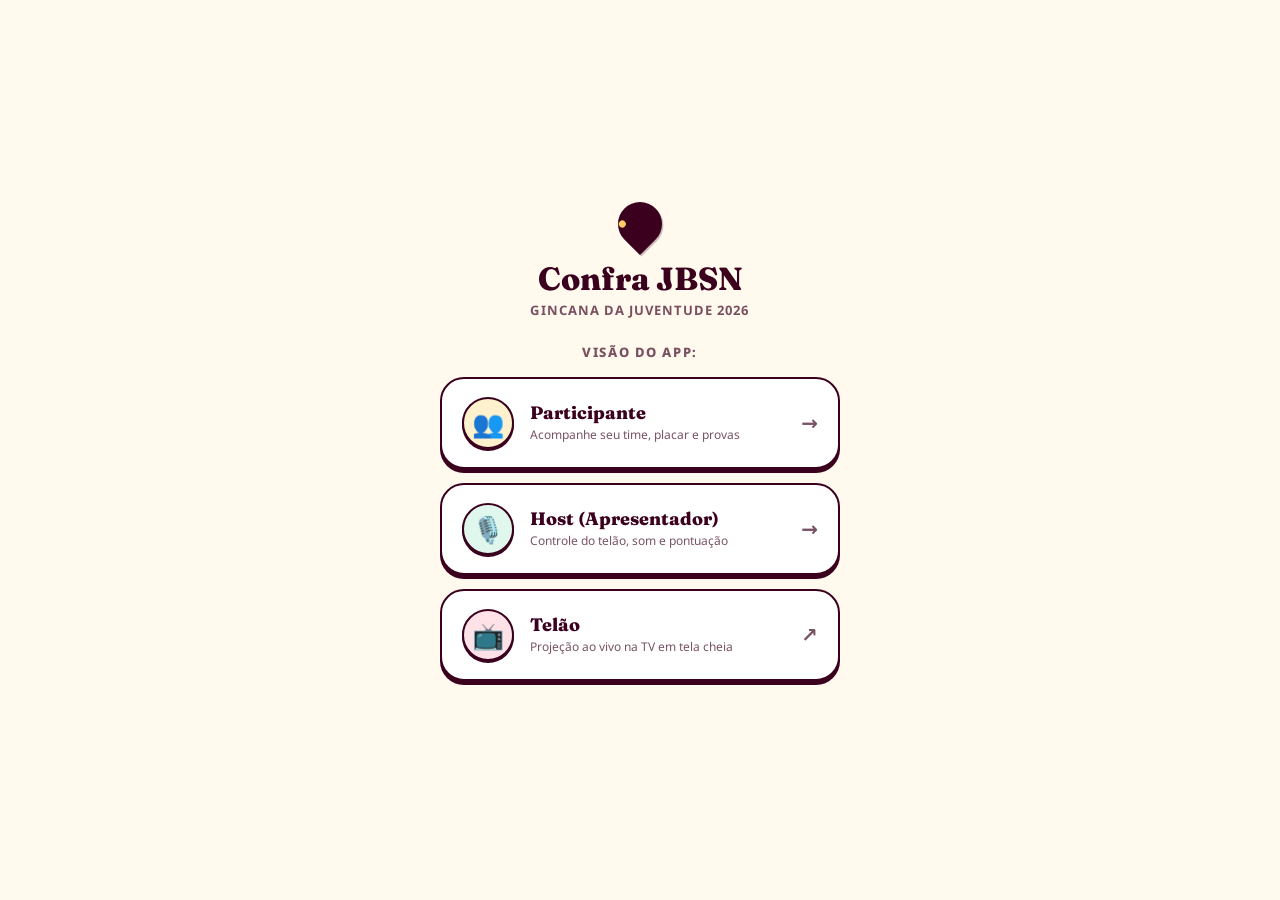
==== index.html @ f5593d99 "feat: setup confra-app with Docker, Traefik and GitHub Actions CI/CD" ====
<!DOCTYPE html>
<html lang="pt-BR">
<head>
  <meta charset="UTF-8">
  <meta name="viewport" content="width=device-width, initial-scale=1.0, viewport-fit=cover, user-scalable=no">
  <title>Confra JBSN — Gincana da Juventude</title>

  <!-- PWA & Mobile Meta Tags -->
  <meta name="theme-color" content="#FFF9EE">
  <meta name="apple-mobile-web-app-capable" content="yes">
  <meta name="apple-mobile-web-app-status-bar-style" content="default">
  <meta name="apple-mobile-web-app-title" content="Confra JBSN">
  <link rel="manifest" href="./manifest.json">

  <!-- Typography (Fraunces & Noto Sans) -->
  <link rel="preconnect" href="https://fonts.googleapis.com">
  <link rel="preconnect" href="https://fonts.gstatic.com" crossorigin>
  <link href="https://fonts.googleapis.com/css2?family=Fraunces:ital,opsz,wght@0,9..144,600;0,9..144,700;0,9..144,800;1,9..144,700&family=Noto+Sans:wght@400;500;600;700;800&display=swap" rel="stylesheet">

  <!-- Design System Stylesheet -->
  <link rel="stylesheet" href="./styles.css">
</head>
<body>

  <!-- ====================================================
       GATEWAY / TELA DE ENTRADA (VISÃO DO APP)
       ==================================================== -->
  <div id="gateway-overlay" class="gateway-overlay">
    <div id="gateway-slider" class="gateway-slider">

      <!-- PANE 0: SELEÇÃO DA VISÃO DO APP -->
      <section class="gateway-pane no-scrollbar" id="pane-role-select">
        <div class="gateway-box">
          <div class="gateway-header-brand">
            <span class="brand-seed" style="width: 44px; height: 44px; margin-bottom: 12px;"></span>
            <h1 class="font-display" style="font-size: 32px; font-weight: 800; color: var(--color-ink-primary); line-height: 1;">Confra JBSN</h1>
            <p style="font-size: 13px; font-weight: 700; color: var(--color-ink-muted); text-transform: uppercase; letter-spacing: 0.08em; margin-top: 6px;">Gincana da Juventude 2026</p>
          </div>

          <div class="gateway-role-label">Visão do app:</div>

          <!-- Botão 1: Participante -->
          <div class="btn-gateway-role" onclick="gatewayGoTo(1)">
            <div class="gateway-role-icon" style="background: var(--color-accent-yellow-light);">
              <span>👥</span>
            </div>
            <div class="gateway-role-info">
              <div class="gateway-role-title">Participante</div>
              <div class="gateway-role-desc">Acompanhe seu time, placar e provas</div>
            </div>
            <span style="font-size: 20px; font-weight: 800; color: var(--color-ink-muted);">→</span>
          </div>

          <!-- Botão 2: Host -->
          <div class="btn-gateway-role" onclick="gatewayGoTo(2)">
            <div class="gateway-role-icon" style="background: var(--color-accent-mint-light);">
              <span>🎙️</span>
            </div>
            <div class="gateway-role-info">
              <div class="gateway-role-title">Host (Apresentador)</div>
              <div class="gateway-role-desc">Controle do telão, som e pontuação</div>
            </div>
            <span style="font-size: 20px; font-weight: 800; color: var(--color-ink-muted);">→</span>
          </div>

          <!-- Botão 3: Telão (Abre diretamente sem telas intermediárias) -->
          <div class="btn-gateway-role" onclick="openTelaoDirect()">
            <div class="gateway-role-icon" style="background: var(--color-accent-coral-light);">
              <span>📺</span>
            </div>
            <div class="gateway-role-info">
              <div class="gateway-role-title">Telão</div>
              <div class="gateway-role-desc">Projeção ao vivo na TV em tela cheia</div>
            </div>
            <span style="font-size: 20px; font-weight: 800; color: var(--color-ink-muted);">↗</span>
          </div>
        </div>
      </section>

      <!-- PANE 1: SELEÇÃO DE QUEM SOU (PARTICIPANTE) -->
      <section class="gateway-pane no-scrollbar" id="pane-participant-select">
        <div class="gateway-box" style="height: 100%; display: flex; flex-direction: column;">
          <div style="display: flex; align-items: center; justify-content: space-between; margin-bottom: 16px;">
            <button class="btn-tactile small secondary btn-back" onclick="gatewayGoTo(0)">
              <span>←</span> Voltar
            </button>
            <span class="micro-label" style="font-size: 11px;">Identificação</span>
          </div>

          <div style="text-align: center; margin-bottom: 14px;">
            <h2 class="font-display" style="font-size: 24px; font-weight: 800; color: var(--color-ink-primary);">Quem é você?</h2>
            <p style="font-size: 13px; color: var(--color-ink-muted); margin-top: 2px;">Selecione seu nome para entrar na sua equipe:</p>
          </div>

          <!-- Busca de Nome -->
          <div class="search-input-wrapper" style="margin-bottom: 12px;">
            <svg class="search-icon" width="18" height="18" viewBox="0 0 24 24" fill="none" stroke="currentColor" stroke-width="2.2" stroke-linecap="round" stroke-linejoin="round">
              <circle cx="11" cy="11" r="8"></circle>
              <line x1="21" y1="21" x2="16.65" y2="16.65"></line>
            </svg>
            <input id="search-participant-entry" class="search-input" type="text" placeholder="Buscar seu nome..." oninput="filterEntryParticipants(this.value)">
          </div>

          <!-- Lista Rolável de Inscritos -->
          <div id="entry-participants-list" class="no-scrollbar" style="flex: 1; overflow-y: auto; padding-right: 4px; display: flex; flex-direction: column; gap: 8px;">
            <!-- Renderizado dinamicamente via JS -->
          </div>
        </div>
      </section>

      <!-- PANE 2: INPUT DE SENHA DO HOST -->
      <section class="gateway-pane no-scrollbar" id="pane-host-auth">
        <div class="gateway-box">
          <div style="display: flex; align-items: center; justify-content: space-between; margin-bottom: 16px;">
            <button class="btn-tactile small secondary btn-back" onclick="gatewayGoTo(0)">
              <span>←</span> Voltar
            </button>
            <span class="micro-label" style="font-size: 11px;">Acesso Restrito</span>
          </div>

          <div style="text-align: center; margin-bottom: 20px;">
            <div style="width: 64px; height: 64px; border-radius: 50%; background: var(--color-accent-mint-light); border: var(--border-solid); display: inline-flex; align-items: center; justify-content: center; font-size: 28px; margin-bottom: 12px; box-shadow: var(--shadow-tactile-sm);">
              🔐
            </div>
            <h2 class="font-display" style="font-size: 24px; font-weight: 800; color: var(--color-ink-primary);">Acesso do Host</h2>
            <p style="font-size: 13px; color: var(--color-ink-muted); margin-top: 4px;">Digite a senha de organizador para liberar o painel.</p>
          </div>

          <form onsubmit="event.preventDefault(); verifyHostPassword();">
            <div class="form-group" style="margin-bottom: 16px;">
              <label class="form-label">Senha do Host</label>
              <input id="host-password-input" class="form-input" type="password" placeholder="Digite a senha..." autocomplete="current-password" style="font-size: 18px; text-align: center; letter-spacing: 0.1em;">
              <div id="host-auth-error" style="display: none; color: #DC2626; font-size: 12px; font-weight: 700; margin-top: 6px; text-align: center;"></div>
            </div>

            <button type="submit" class="btn-tactile primary" style="font-size: 16px; padding: 14px;">
              Entrar como Host
            </button>
          </form>
        </div>
      </section>

    </div>
  </div>

  <!-- CONTAINER MOBILE PWA -->
  <div class="mobile-screen" id="main-mobile-screen" style="display: none;">

    <!-- HEADER DA APLICAÇÃO -->
    <header class="app-header">
      <div class="brand-wrapper">
        <span class="brand-seed"></span>
        <div class="brand-title-group">
          <h1>Confra JBSN</h1>
          <span>Juventude Sol Nascente</span>
        </div>
      </div>

      <div class="header-actions">
        <!-- Botão Perfil do Participante Conectado -->
        <button id="btn-participant-profile" class="btn-profile-pill" onclick="openProfileModal()" title="Ver meu perfil">
          <span id="header-user-crest">👤</span>
          <span id="header-user-name">Participante</span>
        </button>
      </div>
    </header>

    <!-- ADMIN BADGE STRIP (VISÍVEL APENAS QUANDO MODO LÍDER ESTÁ ATIVO) -->
    <div id="admin-badge-strip" class="admin-badge-strip" style="display: none;">
      <div class="admin-badge-left">
        <span class="admin-badge-pulse"></span>
        <span>Modo Organizador Ativo</span>
      </div>
      <div style="display: flex; gap: 8px;">
        <button class="btn-tactile small secondary" onclick="openEditTeamsModal()">✏️ Equipes</button>
        <a href="./tela.html" target="_blank" class="btn-tactile small secondary" style="text-decoration: none; padding: 4px 10px; font-size: 11px;">
          📺 Telão
        </a>
        <button class="btn-tactile secondary small" onclick="toggleAdminLock()">Bloquear</button>
      </div>
    </div>

    <!-- NAVEGAÇÃO ENTRE TELAS / TABS -->
    <nav class="segmented-control" role="tablist">
      <div id="tab-btn-placar" class="segment-tab active" onclick="switchMainTab('placar')">
        <span>🏆 Placar</span>
      </div>
      <div id="tab-btn-provas" class="segment-tab" onclick="switchMainTab('provas')">
        <span>📜 Provas</span>
      </div>
      <div id="tab-btn-instants" class="segment-tab admin-only" style="display: none;" onclick="switchMainTab('instants')">
        <span>🎛️ Instants</span>
      </div>
      <div id="tab-btn-telao" class="segment-tab admin-only" style="display: none;" onclick="switchMainTab('telao')">
        <span>📺 Telão</span>
      </div>
    </nav>

    <!-- ====================================================
         VIEW 1: PLACAR GERAL & FEED DA GINCANA
         ==================================================== -->
    <section id="view-placar" class="tab-view-content">
      <!-- PLACAR HERO -->
      <section class="scoreboard-hero">
        <div class="scoreboard-teams-row">
          <!-- Time A -->
          <div class="team-score-card">
            <div class="team-crest" style="background: var(--color-accent-yellow-light);">
              <span id="team-a-crest">☀️</span>
            </div>
            <div id="team-a-name" class="team-name">Time Sol</div>
            <div id="team-a-pts" class="team-pts-giant tabular">0</div>
            <span class="team-pts-label">Pontos</span>
          </div>

          <!-- VS Badge Central -->
          <div class="vs-badge-center">
            <span>VS</span>
          </div>

          <!-- Time B -->
          <div class="team-score-card">
            <div class="team-crest" style="background: var(--color-accent-coral-light);">
              <span id="team-b-crest">🔥</span>
            </div>
            <div id="team-b-name" class="team-name">Time Nascente</div>
            <div id="team-b-pts" class="team-pts-giant tabular">0</div>
            <span class="team-pts-label">Pontos</span>
          </div>
        </div>

        <!-- Barra de Disputa / Equilíbrio -->
        <div class="clash-bar-wrapper">
          <div class="clash-bar-labels">
            <span id="label-pct-a" class="tabular">Time Sol: 50%</span>
            <span id="label-pct-b" class="tabular">Time Nascente: 50%</span>
          </div>
          <div class="clash-bar-track">
            <div id="clash-fill-a" class="clash-bar-fill-a" style="width: 50%;"></div>
            <div id="clash-fill-b" class="clash-bar-fill-b" style="width: 50%;"></div>
          </div>
        </div>

        <!-- Ações do Administrador no Placar -->
        <div class="admin-only" style="display: none; margin-top: 14px;">
          <button class="btn-tactile primary" onclick="openScoreModal()">
            <span>⚡ Lançar Pontos na Gincana</span>
          </button>
          <div style="margin-top: 8px; text-align: center;">
            <button class="btn-tactile small secondary" onclick="openEditTeamsModal()">
              <span>✏️ Editar Nome das Equipes</span>
            </button>
          </div>
        </div>
      </section>

      <!-- Feed Oficial da Gincana -->
      <article class="bento-card">
        <div class="card-header-tint" style="background: var(--color-accent-mint-light);">
          <div style="display: flex; align-items: center; gap: 8px;">
            <span style="font-size: 16px;">⚡</span>
            <span class="micro-label" style="color: #1E3A1E;">Feed da Gincana</span>
          </div>
          <span style="font-size: 11px; font-weight: 800; text-transform: uppercase; color: #2E7D32;">Ao Vivo</span>
        </div>
        <div class="card-body">
          <div id="logs-container">
            <!-- Gerado via JavaScript -->
          </div>
        </div>
      </article>
    </section>

    <!-- ====================================================
         VIEW 2: LISTA DE PROVAS (COM REGRAS & MÍDIA)
         ==================================================== -->
    <section id="view-provas" class="tab-view-content" style="display: none;">
      <div style="display: flex; align-items: center; justify-content: space-between; margin-bottom: 14px;">
        <h2 class="font-display" style="font-size: 20px; font-weight: 800;">Provas da Gincana</h2>
        <button class="btn-tactile small primary admin-only" style="display: none; width: auto;" onclick="openNewProvaModal()">
          + Nova Prova
        </button>
      </div>

      <div id="provas-list-container">
        <!-- Renderizado dinamicamente -->
      </div>
    </section>

    <!-- ====================================================
         VIEW 3: MESA DE INSTANTS (TAB DEDICADA DO ORGANIZADOR)
         ==================================================== -->
    <section id="view-instants" class="tab-view-content" style="display: none;">
      <article class="bento-card">
        <div class="card-header-tint" style="background: var(--color-accent-yellow-light);">
          <span class="micro-label">Mesa Oficial de Som & Instants</span>
          <span style="font-size: 12px; font-weight: 700; color: #B45309;">MyInstants JBSN</span>
        </div>
        <div class="card-body">
          <p style="font-size: 13px; color: var(--color-ink-muted); margin-bottom: 16px; text-align: center;">
            Botões arcade de alta fidelidade para animar a gincana, contagens, buzinas e comemorações:
          </p>
          <div id="instants-grid-full" class="instants-grid">
            <!-- Renderizado dinamicamente via JS -->
          </div>
        </div>
      </article>
    </section>

    <!-- ====================================================
         VIEW 6: CONTROLE DE PROJEÇÃO NO TELÃO (ADMIN)
         ==================================================== -->
    <section id="view-telao" class="tab-view-content" style="display: none;">
      <!-- Card Conexão & Status -->
      <article class="bento-card">
        <div class="card-header-tint" style="background: var(--color-accent-mint-light);">
          <div style="display: flex; align-items: center; gap: 8px;">
            <span style="font-size: 16px;">📺</span>
            <span class="micro-label" style="color: var(--color-ink-primary);">Projeção Oficial do Telão</span>
          </div>
          <span class="live-indicator" style="font-size: 11px; padding: 3px 8px; border-width: 1.5px;">
            <span class="live-dot" style="width: 8px; height: 8px;"></span> Ao Vivo
          </span>
        </div>
        <div class="card-body">
          <p style="font-size: 13px; color: var(--color-ink-muted); margin-bottom: 12px;">
            Controle remoto em tempo real para a TV / projetor da gincana conectado em <code>/tela</code>.
          </p>
          <a href="./tela.html" target="_blank" class="btn-tactile small secondary" style="display: flex; align-items: center; justify-content: center; gap: 8px; text-decoration: none;">
            <span>🖥️ Abrir Tela do Telão (/tela)</span>
          </a>
        </div>
      </article>

      <!-- Card Clipes & Vídeos no Telão -->
      <article class="bento-card" style="margin-bottom: 16px;">
        <div class="card-header-tint" style="background: var(--color-accent-coral-light);">
          <div style="display: flex; align-items: center; gap: 8px;">
            <span style="font-size: 18px;">🎬</span>
            <span class="micro-label" style="color: var(--color-ink-primary);">Vídeos & Danças no Telão</span>
          </div>
          <span style="font-size: 11px; font-weight: 800; text-transform: uppercase; color: #9E1F3B;">Áudio na TV</span>
        </div>
        <div class="card-body">
          <p style="font-size: 12px; color: var(--color-ink-muted); margin-bottom: 12px;">
            Ao tocar num vídeo, os placares do Telão deslizam para os lados e o clipe passa no centro com som na TV:
          </p>
          <div id="videos-grid-telao" class="instants-grid">
            <!-- Renderizado dinamicamente via JS / renderVideos() -->
          </div>

          <!-- Botão Parar Vídeo no Telão -->
          <button class="btn-tactile secondary" style="width: 100%; font-size: 13px; font-weight: 800; padding: 12px; border-color: var(--color-accent-coral);" onclick="telaoCtrl.stopVideo()">
            <span>⏹️ Parar Vídeo / Restaurar Placar</span>
          </button>
        </div>
      </article>

      <!-- Card Intervenções de Som & Banners no Telão -->
      <article class="bento-card" style="margin-bottom: 16px;">
        <div class="card-header-tint" style="background: var(--color-accent-yellow-light);">
          <div style="display: flex; align-items: center; gap: 8px;">
            <span style="font-size: 18px;">📢</span>
            <span class="micro-label" style="color: var(--color-ink-primary);">Intervenções & Banners no Telão</span>
          </div>
          <span style="font-size: 11px; font-weight: 800; text-transform: uppercase; color: #B45309;">Som na TV</span>
        </div>
        <div class="card-body">
          <p style="font-size: 12px; color: var(--color-ink-muted); margin-bottom: 12px;">
            Dispara animações visuais com som sincronizado nos alto-falantes da quadra/telão:
          </p>
          <div style="display: grid; grid-template-columns: 1fr 1fr; gap: 10px;">
            <!-- Celebrar -->
            <button class="btn-tactile primary" style="height: auto; padding: 14px 10px; flex-direction: column; gap: 4px;" onclick="telaoCtrl.celebrate()">
              <span style="font-size: 24px;">🎉</span>
              <span style="font-size: 13px; font-weight: 800;">Celebrar</span>
              <span style="font-size: 10px; opacity: 0.85; font-weight: 600;">Som Celebration</span>
            </button>

            <!-- Tensão Máxima -->
            <button class="btn-tactile" style="background: var(--color-accent-lilac-light); color: var(--color-ink-primary); height: auto; padding: 14px 10px; flex-direction: column; gap: 4px;" onclick="telaoCtrl.triggerBanner('tension', '⚡ MOMENTO DE TENSÃO! ⚡', 'tension.wav')">
              <span style="font-size: 24px;">⚡</span>
              <span style="font-size: 13px; font-weight: 800;">Momento Tensão</span>
              <span style="font-size: 10px; opacity: 0.85; font-weight: 600;">Batida Suspense</span>
            </button>

            <!-- Palmas Torcida -->
            <button class="btn-tactile mint" style="height: auto; padding: 14px 10px; flex-direction: column; gap: 4px;" onclick="telaoCtrl.triggerBanner('applause', '👏 SHOW DA TORCIDA! 👏', 'applause.wav')">
              <span style="font-size: 24px;">👏</span>
              <span style="font-size: 13px; font-weight: 800;">Palmas Torcida</span>
              <span style="font-size: 10px; opacity: 0.85; font-weight: 600;">Aplausos Gerais</span>
            </button>

            <!-- Errou Faustão -->
            <button class="btn-tactile coral" style="height: auto; padding: 14px 10px; flex-direction: column; gap: 4px;" onclick="telaoCtrl.triggerBanner('errou', '❌ ERROUUU! ❌', 'errou.wav')">
              <span style="font-size: 24px;">❌</span>
              <span style="font-size: 13px; font-weight: 800;">Errou / Faustão</span>
              <span style="font-size: 10px; opacity: 0.9; font-weight: 600;">Efeito Clássico</span>
            </button>

            <!-- Buzina DJ -->
            <button class="btn-tactile" style="background: var(--color-accent-sky-light); color: var(--color-ink-primary); height: auto; padding: 14px 10px; flex-direction: column; gap: 4px;" onclick="telaoCtrl.triggerBanner('airhorn', '📯 TOCA A BUZINA DJ! 📯', 'airhorn.wav')">
              <span style="font-size: 24px;">📯</span>
              <span style="font-size: 13px; font-weight: 800;">Buzina DJ</span>
              <span style="font-size: 10px; opacity: 0.85; font-weight: 600;">Airhorn Festivo</span>
            </button>

            <!-- Rufem os Tambores -->
            <button class="btn-tactile" style="background: var(--color-surface-tint); color: var(--color-ink-primary); height: auto; padding: 14px 10px; flex-direction: column; gap: 4px;" onclick="telaoCtrl.triggerBanner('drumroll', '🥁 RUFEM OS TAMBORES! 🥁', 'drumroll.wav')">
              <span style="font-size: 24px;">🥁</span>
              <span style="font-size: 13px; font-weight: 800;">Tambores</span>
              <span style="font-size: 10px; opacity: 0.85; font-weight: 600;">Rufar de Caixa</span>
            </button>

            <!-- Smash Vitória -->
            <button class="btn-tactile primary" style="height: auto; padding: 14px 10px; flex-direction: column; gap: 4px;" onclick="telaoCtrl.triggerBanner('smash_vic', '🏆 VITÓRIA ÉPICA! 🏆', 'super-smash-bros-mario-luigi-victory.mp3')">
              <span style="font-size: 24px;">🏆</span>
              <span style="font-size: 13px; font-weight: 800;">Smash Vitória</span>
              <span style="font-size: 10px; opacity: 0.85; font-weight: 600;">Fanfarra Épica</span>
            </button>

            <!-- Apito do Juiz -->
            <button class="btn-tactile secondary" style="height: auto; padding: 14px 10px; flex-direction: column; gap: 4px;" onclick="telaoCtrl.triggerBanner('whistle', '📢 APITO DO JUIZ! 📢', 'whistle.wav')">
              <span style="font-size: 24px;">📢</span>
              <span style="font-size: 13px; font-weight: 800;">Apito Juiz</span>
              <span style="font-size: 10px; opacity: 0.85; font-weight: 600;">Parada Oficial</span>
            </button>
          </div>
        </div>
      </article>

      <!-- Card Cronômetro no Telão (Substitui o Placar) -->
      <article class="bento-card">
        <div class="card-header-tint" style="background: var(--color-surface-tint);">
          <span class="micro-label">Cronômetro no Telão</span>
          <span id="telao-timer-admin-status" class="tag-badge" style="background: var(--color-accent-mint-light); color: #2E7D32; font-size: 11px;">
            📺 Telão Exibindo: Placar Geral
          </span>
        </div>
        <div class="card-body" style="text-align: center;">
          <p style="font-size: 12px; color: var(--color-ink-muted); margin-bottom: 14px;">
            Ao <b>soltar o timer</b>, o telão recolhe o placar e projeta a contagem regressiva gigante.
          </p>

          <!-- Presets de Tempo -->
          <div class="timer-presets" style="margin-bottom: 16px;">
            <button type="button" class="preset-chip" onclick="telaoCtrl.setDuration(10, this)">10s</button>
            <button type="button" class="preset-chip" onclick="telaoCtrl.setDuration(30, this)">30s</button>
            <button type="button" class="preset-chip" onclick="telaoCtrl.setDuration(60, this)">1 min</button>
            <button type="button" class="preset-chip active" onclick="telaoCtrl.setDuration(120, this)">2 min</button>
            <button type="button" class="preset-chip" onclick="telaoCtrl.setDuration(180, this)">3 min</button>
            <button type="button" class="preset-chip" onclick="telaoCtrl.setDuration(300, this)">5 min</button>
          </div>

          <!-- Mostrador Digital do Cronômetro do Telão -->
          <div style="background: var(--color-surface-tint); border: var(--border-solid); border-radius: 24px; padding: 18px 24px; display: inline-block; margin-bottom: 18px; box-shadow: var(--shadow-tactile-sm);">
            <div id="admin-telao-timer-display" class="tabular" style="font-family: 'Fraunces', serif; font-size: 52px; font-weight: 800; color: var(--color-ink-primary); line-height: 1;">
              02:00
            </div>
            <span style="font-size: 11px; font-weight: 800; letter-spacing: 0.08em; text-transform: uppercase; color: var(--color-ink-muted);">Contagem no Telão</span>
          </div>

          <!-- Controles de Ação do Cronômetro -->
          <div style="display: flex; flex-direction: column; gap: 10px;">
            <button id="btn-admin-telao-toggle" class="btn-tactile primary" style="font-size: 16px; padding: 14px;" onclick="telaoCtrl.toggleTimerOnTelao()">
              ▶️ Soltar no Telão (Iniciar)
            </button>
            <div style="display: flex; gap: 8px;">
              <button class="btn-tactile secondary small" style="flex: 1;" onclick="telaoCtrl.reset()">
                🔄 Resetar
              </button>
              <button class="btn-tactile secondary small" style="flex: 1;" onclick="telaoCtrl.hideTimerFromTelao()">
                📺 Voltar ao Placar
              </button>
            </div>
          </div>
        </div>
      </article>
    </section>

  </div> <!-- /mobile-screen -->

  <!-- ====================================================
       BOTTOM NAVIGATION BAR FIXA PWA
       ==================================================== -->
  <nav class="bottom-nav">
    <div id="nav-btn-placar" class="nav-item active" onclick="switchMainTab('placar')">
      <div class="nav-icon-wrapper">
        <svg width="20" height="20" viewBox="0 0 24 24" fill="none" stroke="#3A001D" stroke-width="2.2" stroke-linecap="round" stroke-linejoin="round">
          <path d="M6 9H4.5a2.5 2.5 0 0 1 0-5H6"></path>
          <path d="M18 9h1.5a2.5 2.5 0 0 0 0-5H18"></path>
          <path d="M4 22h16"></path>
          <path d="M10 14.66V17c0 .55-.45 1-1 1H7"></path>
          <path d="M14 14.66V17c0 .55.45 1 1 1h2"></path>
          <path d="M18 2H6v7a6 6 0 0 0 12 0V2Z"></path>
        </svg>
      </div>
      <span class="nav-label">Placar</span>
    </div>

    <div id="nav-btn-provas" class="nav-item" onclick="switchMainTab('provas')">
      <div class="nav-icon-wrapper">
        <svg width="20" height="20" viewBox="0 0 24 24" fill="none" stroke="#3A001D" stroke-width="2.2" stroke-linecap="round" stroke-linejoin="round">
          <path d="M14 2H6a2 2 0 0 0-2 2v16a2 2 0 0 0 2 2h12a2 2 0 0 0 2-2V8z"></path>
          <polyline points="14 2 14 8 20 8"></polyline>
          <line x1="16" y1="13" x2="8" y2="13"></line>
          <line x1="16" y1="17" x2="8" y2="17"></line>
        </svg>
      </div>
      <span class="nav-label">Provas</span>
    </div>

    <div id="nav-btn-instants" class="nav-item admin-only" style="display: none;" onclick="switchMainTab('instants')">
      <div class="nav-icon-wrapper">
        <svg width="20" height="20" viewBox="0 0 24 24" fill="none" stroke="#3A001D" stroke-width="2.2" stroke-linecap="round" stroke-linejoin="round">
          <polygon points="11 5 6 9 2 9 2 15 6 15 11 19 11 5"></polygon>
          <path d="M19.07 4.93a10 10 0 0 1 0 14.14M15.54 8.46a5 5 0 0 1 0 7.07"></path>
        </svg>
      </div>
      <span class="nav-label">Instants</span>
    </div>

    <div id="nav-btn-telao" class="nav-item admin-only" style="display: none;" onclick="switchMainTab('telao')">
      <div class="nav-icon-wrapper">
        <svg width="20" height="20" viewBox="0 0 24 24" fill="none" stroke="#3A001D" stroke-width="2.2" stroke-linecap="round" stroke-linejoin="round">
          <rect x="2" y="3" width="20" height="14" rx="2" ry="2"></rect>
          <line x1="8" y1="21" x2="16" y2="21"></line>
          <line x1="12" y1="17" x2="12" y2="21"></line>
        </svg>
      </div>
      <span class="nav-label">Telão</span>
    </div>
  </nav>

  <!-- ====================================================
       MODAL 1: DETALHE COMPLETO DA PROVA (REGRAS & VÍDEO)
       ==================================================== -->
  <div id="modal-prova-detail" class="modal-backdrop" onclick="if(event.target === this) closeModals()">
    <div class="modal-sheet">
      <div class="modal-handle"></div>
      <div class="modal-header">
        <div>
          <span id="modal-prova-category" class="micro-label">Categoria</span>
          <h2 id="modal-prova-title" class="font-display" style="font-size: 22px; font-weight: 800;">Título da Prova</h2>
        </div>
        <button class="modal-close-btn" onclick="closeModals()">✕</button>
      </div>

      <!-- Mídia / Vídeo da Prova -->
      <div id="modal-prova-media"></div>

      <!-- Descrição e Regras Oficiais -->
      <div class="form-group">
        <label class="form-label">📜 Regras & Como Funciona</label>
        <p id="modal-prova-desc" style="font-size: 14px; line-height: 1.5; color: var(--color-ink-primary); background: var(--color-surface-pure); padding: 14px; border-radius: 14px; border: var(--border-thin);"></p>
      </div>

      <!-- Critério de Pontuação -->
      <div class="form-group">
        <label class="form-label">🏆 Critério de Pontuação</label>
        <div id="modal-prova-rule" style="font-size: 14px; font-weight: 700; color: var(--color-ink-primary); background: var(--color-accent-yellow-light); padding: 10px 14px; border-radius: 12px; border: var(--border-thin);"></div>
      </div>

      <!-- Dicas Estratégicas -->
      <div class="form-group">
        <label class="form-label">💡 Dicas da Liderança</label>
        <ul id="modal-prova-tips" style="padding-left: 20px; font-size: 13px; line-height: 1.5; color: var(--color-ink-muted);"></ul>
      </div>

      <!-- Placar da Prova -->
      <div style="display: flex; gap: 10px; margin-bottom: 16px;">
        <div style="flex: 1; padding: 10px; background: var(--color-accent-yellow-light); border: var(--border-thin); border-radius: 12px; text-align: center;">
          <span id="modal-pts-a" style="font-weight: 800; font-size: 13px;">Time Sol: 0 pts</span>
        </div>
        <div style="flex: 1; padding: 10px; background: var(--color-accent-coral-light); border: var(--border-thin); border-radius: 12px; text-align: center;">
          <span id="modal-pts-b" style="font-weight: 800; font-size: 13px;">Time Nascente: 0 pts</span>
        </div>
      </div>

      <!-- Botão para Líderes Pontuarem -->
      <button id="btn-modal-score-prova" class="btn-tactile primary" style="display: none;" onclick="closeModals(); openScoreModal(currentDetailProvaId)">
        ⚡ Registrar Pontos Nesta Prova
      </button>
    </div>
  </div>

  <!-- ====================================================
       MODAL 2: LANÇAR PONTUAÇÃO (ADMIN)
       ==================================================== -->
  <div id="modal-score" class="modal-backdrop" onclick="if(event.target === this) closeModals()">
    <div class="modal-sheet">
      <div class="modal-handle"></div>
      <div class="modal-header">
        <h2 class="font-display" style="font-size: 20px; font-weight: 800;">⚡ Lançar Pontos</h2>
        <button class="modal-close-btn" onclick="closeModals()">✕</button>
      </div>

      <div class="form-group">
        <label class="form-label">Equipe Vencedora / Pontuada</label>
        <select id="score-team-select" class="form-select"></select>
      </div>

      <div class="form-group">
        <label class="form-label">Prova Relacionada</label>
        <select id="score-prova-select" class="form-select"></select>
      </div>

      <div class="form-group">
        <label class="form-label">Quantidade de Pontos</label>
        <div style="display: flex; gap: 8px; margin-bottom: 8px;">
          <button type="button" class="btn-tactile small secondary" onclick="document.getElementById('score-points-input').value = 1">+1 pt</button>
          <button type="button" class="btn-tactile small secondary" onclick="document.getElementById('score-points-input').value = 5">+5 pts</button>
          <button type="button" class="btn-tactile small secondary" onclick="document.getElementById('score-points-input').value = 10">+10 pts</button>
        </div>
        <input id="score-points-input" class="form-input tabular" type="number" value="1" min="1">
      </div>

      <div class="form-group">
        <label class="form-label">Observação / Motivo (Opcional)</label>
        <input id="score-reason-input" class="form-input" type="text" placeholder="Ex: 14 membros no 2x2m / Balde mais cheio">
      </div>

      <button class="btn-tactile primary" onclick="submitScore()">
        Confirmar Pontuação
      </button>
    </div>
  </div>

  <!-- ====================================================
       MODAL 3: SENHA / PIN DO MODO ORGANIZADOR
       ==================================================== -->
  <div id="modal-admin-pin" class="modal-backdrop" onclick="if(event.target === this) closeModals()">
    <div class="modal-sheet">
      <div class="modal-handle"></div>
      <div class="modal-header">
        <h2 class="font-display" style="font-size: 20px; font-weight: 800;">🔐 Acesso da Liderança</h2>
        <button class="modal-close-btn" onclick="closeModals()">✕</button>
      </div>

      <p style="font-size: 13px; color: var(--color-ink-muted); margin-bottom: 14px;">
        Digite o PIN de organizador para gerenciar pontuações, provas, equipes e sons (Padrão: <b>1234</b>).
      </p>

      <div class="form-group">
        <label class="form-label">PIN de Segurança</label>
        <input id="admin-pin-input" class="form-input" type="password" maxlength="6" placeholder="Ex: 1234">
      </div>

      <button class="btn-tactile primary" onclick="verifyAdminPin()">
        Desbloquear Painel
      </button>
    </div>
  </div>

  <!-- ====================================================
       MODAL 4: ADICIONAR NOVO INSCRITO
       ==================================================== -->
  <div id="modal-new-participant" class="modal-backdrop" onclick="if(event.target === this) closeModals()">
    <div class="modal-sheet">
      <div class="modal-handle"></div>
      <div class="modal-header">
        <h2 class="font-display" style="font-size: 20px; font-weight: 800;">👥 Novo Inscrito na Confra</h2>
        <button class="modal-close-btn" onclick="closeModals()">✕</button>
      </div>

      <div class="form-group">
        <label class="form-label">Nome Completo</label>
        <input id="new-participant-name" class="form-input" type="text" placeholder="Nome do jovem">
      </div>

      <div class="form-group">
        <label class="form-label">Contato / WhatsApp</label>
        <input id="new-participant-phone" class="form-input" type="tel" placeholder="(79) 9...">
      </div>

      <div class="form-group">
        <label class="form-label">Preferência de Alimentação</label>
        <input id="new-participant-diet" class="form-input" type="text" placeholder="Ex: Frango + Macarrão + Tropeiro">
      </div>

      <button class="btn-tactile primary" onclick="submitNewParticipant()">
        Salvar Inscrito
      </button>
    </div>
  </div>

  <!-- ====================================================
       MODAL 5: CRIAR NOVA PROVA (ADMIN)
       ==================================================== -->
  <div id="modal-new-prova" class="modal-backdrop" onclick="if(event.target === this) closeModals()">
    <div class="modal-sheet">
      <div class="modal-handle"></div>
      <div class="modal-header">
        <h2 class="font-display" style="font-size: 20px; font-weight: 800;">⭐ Nova Prova da Gincana</h2>
        <button class="modal-close-btn" onclick="closeModals()">✕</button>
      </div>

      <div class="form-group">
        <label class="form-label">Nome da Prova</label>
        <input id="new-prova-title" class="form-input" type="text" placeholder="Ex: Corrida do Saco Gigante">
      </div>

      <div style="display: flex; gap: 8px;">
        <div class="form-group" style="flex: 1;">
          <label class="form-label">Categoria</label>
          <input id="new-prova-category" class="form-input" type="text" placeholder="Ex: Agilidade">
        </div>
        <div class="form-group" style="flex: 1;">
          <label class="form-label">Duração</label>
          <input id="new-prova-duration" class="form-input" type="text" placeholder="Ex: 5 min">
        </div>
        <div class="form-group" style="width: 70px;">
          <label class="form-label">Ícone</label>
          <input id="new-prova-icon" class="form-input" type="text" value="🎯">
        </div>
      </div>

      <div class="form-group">
        <label class="form-label">Regra de Pontuação</label>
        <input id="new-prova-rule" class="form-input" type="text" placeholder="Ex: 3 pontos para quem chegar primeiro">
      </div>

      <div class="form-group">
        <label class="form-label">Descrição das Regras</label>
        <textarea id="new-prova-desc" class="form-textarea" rows="3" placeholder="Explique como a prova funciona passo a passo..."></textarea>
      </div>

      <div class="form-group">
        <label class="form-label">Dicas (Uma por linha)</label>
        <textarea id="new-prova-tips" class="form-textarea" rows="2" placeholder="Dica 1&#10;Dica 2"></textarea>
      </div>

      <div class="form-group">
        <label class="form-label">Link de Vídeo (YouTube Embed Opcional)</label>
        <input id="new-prova-video" class="form-input" type="url" placeholder="https://www.youtube.com/embed/...">
      </div>

      <button class="btn-tactile primary" onclick="submitNewProva()">
        Publicar Prova
      </button>
    </div>
  </div>

  <!-- ====================================================
       MODAL 6: EDITAR NOMES DAS EQUIPES (ADMIN)
       ==================================================== -->
  <div id="modal-edit-teams" class="modal-backdrop" onclick="if(event.target === this) closeModals()">
    <div class="modal-sheet">
      <div class="modal-handle"></div>
      <div class="modal-header">
        <h2 class="font-display" style="font-size: 20px; font-weight: 800;">✏️ Editar Equipes</h2>
        <button class="modal-close-btn" onclick="closeModals()">✕</button>
      </div>

      <div style="background: var(--color-surface-tint); border: var(--border-thin); border-radius: 14px; padding: 12px; margin-bottom: 14px;">
        <span class="micro-label" style="color: #B45309;">Equipe 1</span>
        <div style="display: flex; gap: 8px; margin-top: 6px;">
          <div style="width: 60px;">
            <label class="form-label" style="font-size: 11px;">Ícone</label>
            <input id="edit-team-a-crest" class="form-input" style="text-align: center; font-size: 18px;" type="text" value="☀️" maxlength="4">
          </div>
          <div style="flex: 1;">
            <label class="form-label" style="font-size: 11px;">Nome da Equipe</label>
            <input id="edit-team-a-name" class="form-input" type="text" placeholder="Ex: Time Sol">
          </div>
        </div>
      </div>

      <div style="background: var(--color-surface-tint); border: var(--border-thin); border-radius: 14px; padding: 12px; margin-bottom: 16px;">
        <span class="micro-label" style="color: var(--color-accent-coral-dark);">Equipe 2</span>
        <div style="display: flex; gap: 8px; margin-top: 6px;">
          <div style="width: 60px;">
            <label class="form-label" style="font-size: 11px;">Ícone</label>
            <input id="edit-team-b-crest" class="form-input" style="text-align: center; font-size: 18px;" type="text" value="🔥" maxlength="4">
          </div>
          <div style="flex: 1;">
            <label class="form-label" style="font-size: 11px;">Nome da Equipe</label>
            <input id="edit-team-b-name" class="form-input" type="text" placeholder="Ex: Time Nascente">
          </div>
        </div>
      </div>

      <button class="btn-tactile primary" onclick="submitEditTeams()">
        Salvar Alterações
      </button>
    </div>
  </div>

  <!-- ====================================================
       MODAL 7: PERFIL DO PARTICIPANTE CONECTADO
       ==================================================== -->
  <div id="modal-profile-participant" class="modal-backdrop" onclick="if(event.target === this) closeModals()">
    <div class="modal-sheet">
      <div class="modal-handle"></div>
      <div class="modal-header">
        <h2 class="font-display" style="font-size: 20px; font-weight: 800;">👤 Meu Perfil</h2>
        <button class="modal-close-btn" onclick="closeModals()">✕</button>
      </div>

      <div style="text-align: center; margin-bottom: 24px;">
        <div id="profile-modal-avatar" style="width: 76px; height: 76px; border-radius: 50%; border: var(--border-solid); background: var(--color-accent-yellow); display: inline-flex; align-items: center; justify-content: center; font-size: 34px; box-shadow: var(--shadow-tactile-md); margin-bottom: 12px;">
          ☀️
        </div>
        <h3 id="profile-modal-name" class="font-display" style="font-size: 22px; font-weight: 800; color: var(--color-ink-primary);">Nome do Jovem</h3>
        <div id="profile-modal-team" style="display: inline-block; margin-top: 8px; padding: 5px 16px; border-radius: var(--radius-pill); border: var(--border-thin); font-size: 13px; font-weight: 800; background: var(--color-accent-yellow-light);">
          Time Sol
        </div>
      </div>

      <div style="margin-top: 24px;">
        <button class="btn-tactile secondary" style="color: #991B1B; border-color: #991B1B; background: #FEE2E2;" onclick="logoutParticipant()">
          🚪 Sair / Trocar de Participante
        </button>
      </div>
    </div>
  </div>

  <!-- SCRIPT PRINCIPAL -->
  <script src="./app.js"></script>

  <script>
    // Gerenciador de Abas Principais (Segmented Control & Bottom Nav)
    function switchMainTab(tabName) {
      document.querySelectorAll('.tab-view-content').forEach(el => el.style.display = 'none');
      document.querySelectorAll('.segment-tab').forEach(el => el.classList.remove('active'));
      document.querySelectorAll('.nav-item').forEach(el => el.classList.remove('active'));

      const viewEl = document.getElementById(`view-${tabName}`);
      if (viewEl) viewEl.style.display = 'block';

      const segEl = document.getElementById(`tab-btn-${tabName}`);
      if (segEl) segEl.classList.add('active');

      const navEl = document.getElementById(`nav-btn-${tabName}`);
      if (navEl) navEl.classList.add('active');

      state.activeTab = tabName;

      // Renderiza os Instants se for a tela de instants
      if (tabName === 'instants') {
        const fullGrid = document.getElementById('instants-grid-full');
        if (fullGrid && (!fullGrid.children || fullGrid.children.length === 0)) {
          fullGrid.innerHTML = INSTANTS_LIST.map(item => `
            <div class="instant-card" onclick="triggerInstant('${item.sound}')" title="Tocar ${item.name}">
              <div class="instant-button-outer">
                <div class="instant-dome ${item.color}"></div>
              </div>
              <span class="instant-label">${item.name}</span>
              <div class="instant-actions-mini">
                <span class="instant-mini-btn">❤️</span>
                <span class="instant-mini-btn">🔊</span>
              </div>
            </div>
          `).join('');
        }
      }

      // Atualiza mostrador do telão ao entrar na aba telão
      if (tabName === 'telao' && typeof telaoCtrl !== 'undefined') {
        telaoCtrl.updateDisplay();
      }
    }

    function toggleTimer() {
      if (gameTimer.isRunning) {
        gameTimer.pause();
      } else {
        gameTimer.start();
      }
    }
  </script>
</body>
</html>
---- styles.css ----
/* =========================================================
   CONFRA JBSN — DESIGN SYSTEM STYLES (TACTILE NEO-POP)
   Baseado no manifesto design_system.md e referências Pomegranate
   ========================================================= */

:root {
  /* Cores Base Mandatórias */
  --color-bg-base: #FFF9EE;
  --color-ink-primary: #3A001D;
  --color-ink-muted: rgba(58, 0, 29, 0.68);
  --color-ink-subtle: rgba(58, 0, 29, 0.35);

  /* Superfícies */
  --color-surface-pure: #FFFFFF;
  --color-surface-warm: #FFF5E4;
  --color-surface-muted: #F3EBDB;

  /* Acentos de Personalidade */
  --color-accent-coral: #FF6F89;
  --color-accent-coral-dark: #E24866;
  --color-accent-coral-light: #FFE2E7;
  --color-accent-yellow: #FECB66;
  --color-accent-yellow-dark: #E2AD3D;
  --color-accent-yellow-light: #FFF0CE;
  --color-accent-mint: #79D3A8;
  --color-accent-mint-light: #E0F7ED;
  --color-accent-sky: #8EC5FC;
  --color-accent-sky-light: #E4F1FE;
  --color-accent-lilac: #D8B4E2;
  --color-accent-lilac-light: #F4E8F8;
  --color-accent-peach: #FFB694;

  /* Geometria e Contornos */
  --border-solid: 2px solid var(--color-ink-primary);
  --border-thin: 1.5px solid var(--color-ink-primary);
  --radius-bento: 24px;
  --radius-card: 20px;
  --radius-pill: 9999px;

  /* Sombras Táteis Neo-Brutais */
  --shadow-tactile-lg: 0 5px 0 0 var(--color-ink-primary);
  --shadow-tactile-md: 0 4px 0 0 var(--color-ink-primary);
  --shadow-tactile-sm: 0 2px 0 0 var(--color-ink-primary);

  /* Safe Areas para PWA Mobile */
  --sat: env(safe-area-inset-top, 0px);
  --sab: env(safe-area-inset-bottom, 0px);

  /* Física de Animação Tátil */
  --ease-tactile: cubic-bezier(0.19, 1, 0.22, 1);
}

/* Reset Geral */
* {
  box-sizing: border-box;
  margin: 0;
  padding: 0;
  -webkit-tap-highlight-color: transparent;
}

body {
  background-color: var(--color-bg-base);
  color: var(--color-ink-primary);
  font-family: 'Noto Sans', system-ui, -apple-system, sans-serif;
  min-height: 100vh;
  display: flex;
  justify-content: center;
  overscroll-behavior-y: contain;
  -webkit-font-smoothing: antialiased;
  padding-top: var(--sat);
  padding-bottom: calc(var(--sab) + 88px);
}

.tabular {
  font-variant-numeric: tabular-nums;
  font-feature-settings: "tnum";
}

.font-display {
  font-family: 'Fraunces', Georgia, serif;
  font-optical-sizing: auto;
}

/* Micro Labels */
.micro-label {
  font-size: 11px;
  font-weight: 800;
  letter-spacing: 0.08em;
  text-transform: uppercase;
  color: var(--color-ink-muted);
}

/* Container Mobile-First */
.mobile-screen {
  width: 100%;
  max-width: 480px;
  min-height: 100vh;
  display: flex;
  flex-direction: column;
  position: relative;
  padding: 14px 18px 24px 18px;
}

/* =========================================================
   HEADER DA APLICAÇÃO
   ========================================================= */
.app-header {
  display: flex;
  align-items: center;
  justify-content: space-between;
  padding: 8px 0 16px 0;
}

.brand-wrapper {
  display: flex;
  align-items: center;
  gap: 10px;
}

.brand-seed {
  width: 28px;
  height: 28px;
  background-color: var(--color-ink-primary);
  border-radius: 50% 50% 50% 0;
  transform: rotate(-45deg);
  display: inline-block;
  box-shadow: 0 2px 0 0 rgba(58, 0, 29, 0.25);
  position: relative;
}

.brand-seed::after {
  content: '';
  position: absolute;
  top: 6px;
  left: 6px;
  width: 7px;
  height: 7px;
  border-radius: 50%;
  background-color: var(--color-accent-yellow);
}

.brand-title-group h1 {
  font-family: 'Fraunces', serif;
  font-size: 22px;
  font-weight: 800;
  letter-spacing: -0.03em;
  line-height: 1;
  color: var(--color-ink-primary);
}

.brand-title-group span {
  font-size: 11px;
  font-weight: 700;
  letter-spacing: 0.06em;
  color: var(--color-ink-muted);
  text-transform: uppercase;
}

.header-actions {
  display: flex;
  align-items: center;
  gap: 8px;
}

.header-btn {
  width: 42px;
  height: 42px;
  border-radius: 50%;
  background: var(--color-surface-pure);
  border: var(--border-solid);
  display: flex;
  align-items: center;
  justify-content: center;
  color: var(--color-ink-primary);
  box-shadow: var(--shadow-tactile-sm);
  cursor: pointer;
  transition: transform 0.1s var(--ease-tactile), box-shadow 0.1s;
}

.header-btn:active {
  transform: translateY(2px);
  box-shadow: 0 0 0 0 var(--color-ink-primary);
}

.header-btn.admin-unlocked {
  background: var(--color-accent-mint);
  border-color: var(--color-ink-primary);
}

/* =========================================================
   STATUS / ADMIN BANNER
   ========================================================= */
.admin-badge-strip {
  display: flex;
  align-items: center;
  justify-content: space-between;
  background: var(--color-accent-yellow-light);
  border: var(--border-solid);
  border-radius: 14px;
  padding: 8px 14px;
  margin-bottom: 16px;
  box-shadow: var(--shadow-tactile-sm);
}

.admin-badge-left {
  display: flex;
  align-items: center;
  gap: 8px;
  font-size: 12px;
  font-weight: 700;
}

.admin-badge-pulse {
  width: 8px;
  height: 8px;
  border-radius: 50%;
  background: #2E7D32;
  box-shadow: 0 0 0 3px rgba(46, 125, 50, 0.25);
  animation: pulse-dot 1.8s infinite;
}

@keyframes pulse-dot {
  0% { transform: scale(0.95); opacity: 0.8; }
  50% { transform: scale(1.2); opacity: 1; }
  100% { transform: scale(0.95); opacity: 0.8; }
}

/* =========================================================
   HERO SCOREBOARD (PLACAR PRINCIPAL BENTO)
   ========================================================= */
.scoreboard-hero {
  background: var(--color-surface-pure);
  border: var(--border-solid);
  border-radius: var(--radius-bento);
  box-shadow: var(--shadow-tactile-md);
  padding: 18px 16px 14px 16px;
  margin-bottom: 18px;
  position: relative;
  overflow: hidden;
}

.scoreboard-teams-row {
  display: flex;
  align-items: center;
  justify-content: space-between;
  position: relative;
}

.team-score-card {
  flex: 1;
  display: flex;
  flex-direction: column;
  align-items: center;
  text-align: center;
  padding: 8px 6px;
  border-radius: 18px;
  transition: transform 0.2s;
}

.team-crest {
  width: 52px;
  height: 52px;
  border-radius: 50%;
  border: var(--border-solid);
  display: flex;
  align-items: center;
  justify-content: center;
  font-size: 24px;
  margin-bottom: 8px;
  box-shadow: var(--shadow-tactile-sm);
  background: #FFF;
}

.team-name {
  font-family: 'Fraunces', serif;
  font-size: 17px;
  font-weight: 800;
  line-height: 1.1;
  margin-bottom: 4px;
}

.team-pts-giant {
  font-family: 'Fraunces', serif;
  font-size: 46px;
  font-weight: 800;
  line-height: 1;
  color: var(--color-ink-primary);
  margin-top: 2px;
}

.team-pts-label {
  font-size: 11px;
  font-weight: 800;
  letter-spacing: 0.08em;
  text-transform: uppercase;
  color: var(--color-ink-muted);
}

.vs-badge-center {
  width: 44px;
  height: 44px;
  border-radius: 50%;
  background: var(--color-surface-tint);
  border: var(--border-solid);
  display: flex;
  flex-direction: column;
  align-items: center;
  justify-content: center;
  font-weight: 800;
  font-size: 13px;
  color: var(--color-ink-primary);
  box-shadow: var(--shadow-tactile-sm);
  z-index: 2;
  margin: 0 4px;
}

/* Placar Bar / Disputa Gauge */
.clash-bar-wrapper {
  margin-top: 14px;
  padding-top: 12px;
  border-top: var(--border-thin);
}

.clash-bar-labels {
  display: flex;
  justify-content: space-between;
  margin-bottom: 6px;
  font-size: 12px;
  font-weight: 700;
}

.clash-bar-track {
  height: 16px;
  background: var(--color-surface-muted);
  border: var(--border-solid);
  border-radius: var(--radius-pill);
  overflow: hidden;
  display: flex;
  position: relative;
}

.clash-bar-fill-a {
  height: 100%;
  background: var(--color-accent-yellow);
  transition: width 0.4s var(--ease-tactile);
  border-right: var(--border-thin);
}

.clash-bar-fill-b {
  height: 100%;
  background: var(--color-accent-coral);
  transition: width 0.4s var(--ease-tactile);
}

/* =========================================================
   SEGMENTED CONTROLS (TABS EM PÍLULA)
   ========================================================= */
.segmented-control {
  display: flex;
  background: var(--color-surface-tint);
  border: var(--border-solid);
  border-radius: var(--radius-pill);
  padding: 4px;
  margin-bottom: 18px;
  box-shadow: var(--shadow-tactile-sm);
}

.segment-tab {
  flex: 1;
  text-align: center;
  padding: 9px 4px;
  font-size: 13px;
  font-weight: 700;
  border-radius: var(--radius-pill);
  color: var(--color-ink-muted);
  cursor: pointer;
  border: 1.5px solid transparent;
  transition: all 0.15s var(--ease-tactile);
  display: flex;
  align-items: center;
  justify-content: center;
  gap: 5px;
}

.segment-tab.active {
  background: var(--color-surface-pure);
  color: var(--color-ink-primary);
  border: var(--border-solid);
  box-shadow: 0 2px 0 0 var(--color-ink-primary);
}

/* =========================================================
   BENTO CARDS & LISTAS
   ========================================================= */
.bento-card {
  background: var(--color-surface-pure);
  border: var(--border-solid);
  border-radius: var(--radius-bento);
  margin-bottom: 16px;
  box-shadow: var(--shadow-tactile-md);
  overflow: hidden;
  transition: transform 0.15s var(--ease-tactile);
}

.card-header-tint {
  padding: 12px 18px;
  border-bottom: var(--border-solid);
  display: flex;
  align-items: center;
  justify-content: space-between;
}

.card-body {
  padding: 18px;
}

/* Prova Item Card */
.prova-card {
  background: var(--color-surface-pure);
  border: var(--border-solid);
  border-radius: var(--radius-card);
  margin-bottom: 14px;
  box-shadow: var(--shadow-tactile-sm);
  cursor: pointer;
  transition: transform 0.15s var(--ease-tactile), box-shadow 0.15s;
  overflow: hidden;
}

.prova-card:hover {
  transform: translateY(-2px);
  box-shadow: var(--shadow-tactile-md);
}

.prova-card:active {
  transform: translateY(2px);
  box-shadow: 0 1px 0 0 var(--color-ink-primary);
}

.prova-card-header {
  padding: 12px 16px;
  display: flex;
  align-items: center;
  justify-content: space-between;
  border-bottom: var(--border-thin);
}

.prova-card-body {
  padding: 14px 16px;
}

.prova-title {
  font-family: 'Fraunces', serif;
  font-size: 18px;
  font-weight: 800;
  line-height: 1.2;
  margin-bottom: 4px;
}

.prova-desc-preview {
  font-size: 13px;
  color: var(--color-ink-muted);
  line-height: 1.4;
  margin-bottom: 12px;
}

.prova-footer {
  display: flex;
  align-items: center;
  justify-content: space-between;
  padding-top: 10px;
  border-top: 1px dashed rgba(58, 0, 29, 0.2);
}

.tag-badge {
  display: inline-flex;
  align-items: center;
  gap: 5px;
  padding: 4px 10px;
  border-radius: var(--radius-pill);
  border: var(--border-thin);
  font-size: 11px;
  font-weight: 700;
  text-transform: uppercase;
}

/* =========================================================
   BOTÕES TÁTEIS (NEO-BRUTALIST COM FÍSICA)
   ========================================================= */
.btn-tactile {
  width: 100%;
  border: var(--border-solid);
  border-radius: var(--radius-pill);
  font-family: 'Noto Sans', sans-serif;
  font-weight: 700;
  font-size: 15px;
  cursor: pointer;
  box-shadow: var(--shadow-tactile-md);
  transition: transform 0.12s var(--ease-tactile), box-shadow 0.12s var(--ease-tactile);
  text-decoration: none;
  display: inline-flex;
  align-items: center;
  justify-content: center;
  padding: 12px 20px;
}

.btn-tactile:active {
  transform: translateY(3px);
  box-shadow: 0 1px 0 0 var(--color-ink-primary);
}

.btn-tactile.primary {
  background: var(--color-accent-yellow);
  color: var(--color-ink-primary);
}

.btn-tactile.coral {
  background: var(--color-accent-coral);
  color: #FFF;
}

.btn-tactile.secondary {
  background: var(--color-surface-pure);
  color: var(--color-ink-primary);
}

.btn-tactile.mint {
  background: var(--color-accent-mint);
  color: var(--color-ink-primary);
}

.btn-tactile.small {
  width: auto;
  max-width: max-content;
  white-space: nowrap;
  padding: 7px 14px;
  font-size: 13px;
  border-radius: var(--radius-pill);
  box-shadow: var(--shadow-tactile-sm);
}

.btn-back,
.btn-tactile.btn-back,
.btn-tactile.small.btn-back {
  width: auto !important;
  max-width: max-content !important;
  display: inline-flex !important;
  padding: 6px 14px !important;
  font-size: 13px !important;
  font-weight: 800 !important;
  border-radius: var(--radius-pill) !important;
  box-shadow: var(--shadow-tactile-sm) !important;
}

.btn-tactile.small:active {
  transform: translateY(2px);
  box-shadow: 0 0 0 0 var(--color-ink-primary);
}

/* =========================================================
   ROSTER DE PARTICIPANTES / INSCRITOS
   ========================================================= */
.search-input-wrapper {
  position: relative;
  margin-bottom: 12px;
}

.search-input {
  width: 100%;
  padding: 12px 16px 12px 42px;
  border-radius: var(--radius-pill);
  border: var(--border-solid);
  background: var(--color-surface-pure);
  font-size: 14px;
  color: var(--color-ink-primary);
  font-family: inherit;
  box-shadow: var(--shadow-tactile-sm);
  outline: none;
}

.search-icon {
  position: absolute;
  left: 14px;
  top: 50%;
  transform: translateY(-50%);
  pointer-events: none;
  color: var(--color-ink-muted);
}

.participant-item {
  display: flex;
  align-items: center;
  justify-content: space-between;
  padding: 12px 14px;
  background: var(--color-surface-pure);
  border: var(--border-solid);
  border-radius: 16px;
  margin-bottom: 8px;
  box-shadow: var(--shadow-tactile-sm);
}

.participant-info {
  display: flex;
  align-items: center;
  gap: 12px;
  flex: 1;
  min-width: 0;
}

.participant-avatar {
  width: 38px;
  height: 38px;
  border-radius: 50%;
  border: var(--border-solid);
  display: flex;
  align-items: center;
  justify-content: center;
  font-weight: 800;
  font-size: 13px;
  flex-shrink: 0;
}

.participant-details {
  min-width: 0;
}

.participant-name {
  font-weight: 700;
  font-size: 14px;
  white-space: nowrap;
  overflow: hidden;
  text-overflow: ellipsis;
  color: var(--color-ink-primary);
}

.participant-sub {
  font-size: 11px;
  color: var(--color-ink-muted);
  display: flex;
  gap: 6px;
  align-items: center;
}

.participant-team-select {
  padding: 6px 10px;
  border: var(--border-solid);
  border-radius: var(--radius-pill);
  font-size: 12px;
  font-weight: 700;
  background: var(--color-surface-warm);
  color: var(--color-ink-primary);
  cursor: pointer;
  outline: none;
}

/* =========================================================
   CRONÔMETRO / TIMER DE PROVAS
   ========================================================= */
.timer-container {
  display: flex;
  flex-direction: column;
  align-items: center;
  text-align: center;
  padding: 20px 10px;
}

.timer-circle-wrap {
  width: 230px;
  height: 230px;
  border-radius: 50%;
  background: var(--color-surface-pure);
  border: 4px solid var(--color-ink-primary);
  box-shadow: var(--shadow-tactile-lg);
  display: flex;
  flex-direction: column;
  align-items: center;
  justify-content: center;
  margin-bottom: 24px;
  position: relative;
}

.timer-digits {
  font-family: 'Fraunces', serif;
  font-size: 58px;
  font-weight: 800;
  color: var(--color-ink-primary);
  line-height: 1;
}

.timer-sublabel {
  font-size: 12px;
  font-weight: 700;
  color: var(--color-ink-muted);
  letter-spacing: 0.08em;
  text-transform: uppercase;
  margin-top: 4px;
}

.timer-presets {
  display: flex;
  gap: 8px;
  margin-bottom: 20px;
  flex-wrap: wrap;
  justify-content: center;
}

.preset-chip {
  padding: 6px 14px;
  background: var(--color-surface-tint);
  border: var(--border-thin);
  border-radius: var(--radius-pill);
  font-size: 12px;
  font-weight: 700;
  cursor: pointer;
  transition: all 0.15s;
}

.preset-chip:hover, .preset-chip.active {
  background: var(--color-accent-yellow);
  box-shadow: 0 2px 0 0 var(--color-ink-primary);
}

.timer-controls-row {
  display: flex;
  gap: 12px;
  width: 100%;
  max-width: 340px;
}

/* =========================================================
   HISTÓRICO DE PONTOS / FEED RECENTE
   ========================================================= */
.log-item {
  display: flex;
  align-items: center;
  justify-content: space-between;
  padding: 10px 14px;
  background: var(--color-surface-warm);
  border: var(--border-thin);
  border-radius: 14px;
  margin-bottom: 8px;
  font-size: 13px;
}

.log-left {
  display: flex;
  align-items: center;
  gap: 10px;
}

.log-pts-badge {
  padding: 3px 8px;
  border-radius: var(--radius-pill);
  font-weight: 800;
  font-size: 12px;
  border: 1px solid var(--color-ink-primary);
}

/* =========================================================
   BOTTOM NAVIGATION BAR FIXA PWA
   ========================================================= */
.bottom-nav {
  position: fixed;
  bottom: 0;
  left: 0;
  right: 0;
  max-width: 480px;
  margin: 0 auto;
  background: var(--color-surface-pure);
  border-top: var(--border-solid);
  display: flex;
  justify-content: space-around;
  padding: 8px 12px calc(8px + var(--sab)) 12px;
  z-index: 100;
}

.nav-item {
  display: flex;
  flex-direction: column;
  align-items: center;
  gap: 4px;
  cursor: pointer;
  flex: 1;
  padding: 4px 0;
  color: var(--color-ink-muted);
  transition: transform 0.1s var(--ease-tactile);
}

.nav-item:active {
  transform: scale(0.92);
}

.nav-icon-wrapper {
  width: 36px;
  height: 36px;
  border-radius: 50%;
  display: flex;
  align-items: center;
  justify-content: center;
  transition: all 0.2s var(--ease-tactile);
}

.nav-item.active {
  color: var(--color-ink-primary);
}

.nav-item.active .nav-icon-wrapper {
  background: var(--color-accent-yellow);
  border: var(--border-solid);
  box-shadow: 0 2px 0 0 var(--color-ink-primary);
}

.nav-label {
  font-size: 11px;
  font-weight: 700;
  letter-spacing: 0.02em;
}

/* =========================================================
   MODAIS (SLIDE UP BOTTOM SHEET OU CENTRO)
   ========================================================= */
.modal-backdrop {
  position: fixed;
  top: 0;
  left: 0;
  right: 0;
  bottom: 0;
  background: rgba(58, 0, 29, 0.6);
  backdrop-filter: blur(4px);
  display: flex;
  align-items: flex-end;
  justify-content: center;
  z-index: 200;
  opacity: 0;
  pointer-events: none;
  transition: opacity 0.2s ease;
}

.modal-backdrop.open {
  opacity: 1;
  pointer-events: auto;
}

.modal-sheet {
  background: var(--color-bg-base);
  border: var(--border-solid);
  border-bottom: none;
  border-radius: 32px 32px 0 0;
  width: 100%;
  max-width: 480px;
  max-height: 88vh;
  overflow-y: auto;
  box-shadow: 0 -8px 0 0 var(--color-ink-primary);
  transform: translateY(100%);
  transition: transform 0.25s var(--ease-tactile);
  padding: 20px 20px calc(24px + var(--sab)) 20px;
}

.modal-backdrop.open .modal-sheet {
  transform: translateY(0);
}

.modal-handle {
  width: 44px;
  height: 5px;
  background: var(--color-ink-primary);
  border-radius: 10px;
  margin: 0 auto 16px auto;
}

.modal-header {
  display: flex;
  align-items: center;
  justify-content: space-between;
  margin-bottom: 16px;
}

.modal-close-btn {
  width: 36px;
  height: 36px;
  border-radius: 50%;
  border: var(--border-solid);
  background: var(--color-surface-pure);
  display: flex;
  align-items: center;
  justify-content: center;
  cursor: pointer;
  box-shadow: var(--shadow-tactile-sm);
}

/* Formulários táteis */
.form-group {
  margin-bottom: 14px;
}

.form-label {
  display: block;
  font-size: 12px;
  font-weight: 800;
  text-transform: uppercase;
  letter-spacing: 0.05em;
  margin-bottom: 6px;
}

.form-input, .form-select, .form-textarea {
  width: 100%;
  padding: 12px 14px;
  border: var(--border-solid);
  border-radius: 14px;
  background: var(--color-surface-pure);
  font-family: inherit;
  font-size: 14px;
  color: var(--color-ink-primary);
  outline: none;
  box-shadow: var(--shadow-tactile-sm);
}

.form-input:focus, .form-select:focus, .form-textarea:focus {
  border-color: var(--color-ink-primary);
  box-shadow: 0 0 0 3px rgba(254, 203, 102, 0.6);
}

/* =========================================================
   MODO TELÃO / PROJETOR (FULLSCREEN)
   ========================================================= */
.telao-overlay {
  position: fixed;
  top: 0;
  left: 0;
  width: 100vw;
  height: 100vh;
  background: #FFF9EE;
  z-index: 500;
  display: none;
  flex-direction: column;
  padding: 30px 40px;
  overflow: hidden;
}

.telao-overlay.active {
  display: flex;
}

.telao-header {
  display: flex;
  justify-content: space-between;
  align-items: center;
  border-bottom: 4px solid var(--color-ink-primary);
  padding-bottom: 20px;
}

.telao-body {
  flex: 1;
  display: flex;
  align-items: center;
  justify-content: center;
  gap: 50px;
}

.telao-team-card {
  flex: 1;
  max-width: 500px;
  height: 480px;
  background: #FFF;
  border: 5px solid var(--color-ink-primary);
  border-radius: 40px;
  box-shadow: 0 14px 0 0 var(--color-ink-primary);
  display: flex;
  flex-direction: column;
  align-items: center;
  justify-content: center;
  padding: 30px;
  text-align: center;
  transition: transform 0.3s;
}

.telao-score-giant {
  font-family: 'Fraunces', serif;
  font-size: 140px;
  font-weight: 800;
  line-height: 1;
  color: var(--color-ink-primary);
}

/* =========================================================
   MYINSTANTS — MESA DE EFEITOS SONOROS (ARCADE BUTTONS)
   Referência visual exata de references/instants.png
   ========================================================= */
.instants-grid {
  display: grid;
  grid-template-columns: repeat(3, 1fr);
  gap: 16px 10px;
  padding: 10px 4px;
  justify-items: center;
}

.instant-card {
  display: flex;
  flex-direction: column;
  align-items: center;
  text-align: center;
  cursor: pointer;
  user-select: none;
}

/* Base circular externa / bisel do botão arcade */
.instant-button-outer {
  width: 76px;
  height: 76px;
  border-radius: 50%;
  background: #F3EBDB;
  border: 2.5px solid var(--color-ink-primary);
  box-shadow: 0 5px 0 0 var(--color-ink-primary), inset 0 2px 4px rgba(255, 255, 255, 0.8);
  display: flex;
  align-items: center;
  justify-content: center;
  transition: transform 0.1s var(--ease-tactile), box-shadow 0.1s;
  position: relative;
}

.instant-button-outer:active {
  transform: translateY(3px);
  box-shadow: 0 1px 0 0 var(--color-ink-primary);
}

/* Domo 3D brilhante interno com reflexo especular */
.instant-dome {
  width: 60px;
  height: 60px;
  border-radius: 50%;
  border: 2px solid rgba(0, 0, 0, 0.35);
  display: flex;
  align-items: center;
  justify-content: center;
  position: relative;
  overflow: hidden;
  box-shadow: inset 0 -5px 7px rgba(0, 0, 0, 0.4), inset 0 5px 7px rgba(255, 255, 255, 0.7);
  transition: all 0.1s;
}

.instant-button-outer:active .instant-dome {
  transform: scale(0.93);
  box-shadow: inset 0 4px 8px rgba(0, 0, 0, 0.6);
}

/* Reflexo especular no topo do domo */
.instant-dome::after {
  content: '';
  position: absolute;
  top: 5px;
  left: 12px;
  width: 34px;
  height: 16px;
  background: linear-gradient(180deg, rgba(255, 255, 255, 0.8) 0%, rgba(255, 255, 255, 0.05) 100%);
  border-radius: 50%;
  pointer-events: none;
}

/* Variações de Cores estilo MyInstants (como em instants.png) */
.instant-dome.green {
  background: radial-gradient(circle at 40% 35%, #86efac 0%, #22c55e 60%, #15803d 100%);
}
.instant-dome.red {
  background: radial-gradient(circle at 40% 35%, #fca5a5 0%, #ef4444 60%, #b91c1c 100%);
}
.instant-dome.yellow {
  background: radial-gradient(circle at 40% 35%, #fef08a 0%, #eab308 60%, #a16207 100%);
}
.instant-dome.blue {
  background: radial-gradient(circle at 40% 35%, #93c5fd 0%, #3b82f6 60%, #1d4ed8 100%);
}
.instant-dome.cyan {
  background: radial-gradient(circle at 40% 35%, #67e8f9 0%, #06b6d4 60%, #0e7490 100%);
}
.instant-dome.purple {
  background: radial-gradient(circle at 40% 35%, #d8b4fe 0%, #a855f7 60%, #7e22ce 100%);
}
.instant-dome.orange {
  background: radial-gradient(circle at 40% 35%, #fdba74 0%, #f97316 60%, #c2410c 100%);
}
.instant-dome.pink {
  background: radial-gradient(circle at 40% 35%, #f472b6 0%, #db2777 60%, #9d174d 100%);
}

.instant-label {
  margin-top: 8px;
  font-size: 12px;
  font-weight: 700;
  color: #1e3a8a;
  line-height: 1.2;
  text-decoration: underline;
  text-decoration-color: #1e3a8a;
  text-underline-offset: 3px;
  max-width: 95px;
  word-break: break-word;
  text-align: center;
}

.instant-actions-mini {
  display: none !important;
}

.instant-mini-btn {
  width: 20px;
  height: 20px;
  border-radius: 50%;
  border: 1px solid var(--color-ink-primary);
  display: flex;
  align-items: center;
  justify-content: center;
  font-size: 10px;
  background: var(--color-surface-pure);
  box-shadow: 0 1px 0 var(--color-ink-primary);
}

/* Responsividade desktop / tablet */
@media (min-width: 600px) {
  body {
    background-color: #F3EBDB;
    padding-top: 20px;
  }
  .mobile-screen {
    border: var(--border-solid);
    border-radius: 36px;
    box-shadow: 0 12px 0 0 var(--color-ink-primary);
    background: var(--color-bg-base);
    min-height: calc(100vh - 40px);
    overflow: hidden;
  }
}

/* =========================================================
   GATEWAY / ONBOARDING ENTRADA (VISÃO DO APP)
   ========================================================= */
.gateway-overlay {
  position: fixed;
  inset: 0;
  z-index: 1000;
  background: var(--color-bg-base);
  overflow: hidden;
  display: flex;
  flex-direction: column;
}

.gateway-slider {
  display: flex;
  width: 300%;
  height: 100%;
  transition: transform 0.4s cubic-bezier(0.19, 1, 0.22, 1);
}

.gateway-pane {
  width: 33.333333%;
  height: 100%;
  overflow-y: auto;
  -webkit-overflow-scrolling: touch;
  padding: calc(20px + var(--sat)) 20px calc(24px + var(--sab)) 20px;
  display: flex;
  flex-direction: column;
  align-items: center;
  justify-content: center;
  box-sizing: border-box;
}

.gateway-box {
  width: 100%;
  max-width: 400px;
  margin: auto;
  display: flex;
  flex-direction: column;
}

.gateway-header-brand {
  text-align: center;
  margin-bottom: 24px;
}

.gateway-role-label {
  font-size: 13px;
  font-weight: 800;
  letter-spacing: 0.12em;
  text-transform: uppercase;
  color: var(--color-ink-muted);
  text-align: center;
  margin-bottom: 16px;
}

.btn-gateway-role {
  background: var(--color-surface-pure);
  border: var(--border-solid);
  border-radius: var(--radius-bento);
  padding: 18px 20px;
  margin-bottom: 14px;
  display: flex;
  align-items: center;
  gap: 16px;
  cursor: pointer;
  box-shadow: var(--shadow-tactile-md);
  transition: transform 0.12s var(--ease-tactile), box-shadow 0.12s;
  text-align: left;
  width: 100%;
  box-sizing: border-box;
}

.btn-gateway-role:hover {
  transform: translateY(-2px);
  box-shadow: var(--shadow-tactile-lg);
}

.btn-gateway-role:active {
  transform: translateY(3px);
  box-shadow: 0 1px 0 0 var(--color-ink-primary);
}

.gateway-role-icon {
  width: 52px;
  height: 52px;
  border-radius: 50%;
  border: var(--border-solid);
  display: flex;
  align-items: center;
  justify-content: center;
  font-size: 26px;
  flex-shrink: 0;
  box-shadow: var(--shadow-tactile-sm);
}

.gateway-role-info {
  flex: 1;
}

.gateway-role-title {
  font-family: 'Fraunces', serif;
  font-size: 18px;
  font-weight: 800;
  color: var(--color-ink-primary);
  line-height: 1.2;
}

.gateway-role-desc {
  font-size: 12px;
  color: var(--color-ink-muted);
  margin-top: 2px;
}

/* Header Profile Pill */
.btn-profile-pill {
  display: flex;
  align-items: center;
  gap: 8px;
  padding: 6px 14px;
  background: var(--color-surface-pure);
  border: var(--border-solid);
  border-radius: var(--radius-pill);
  box-shadow: var(--shadow-tactile-sm);
  cursor: pointer;
  font-size: 13px;
  font-weight: 800;
  color: var(--color-ink-primary);
  transition: transform 0.1s var(--ease-tactile);
}

.btn-profile-pill:active {
  transform: translateY(2px);
  box-shadow: none;
}

/* Card de Seleção do Participante (Entry Gate) */
.participant-entry-card {
  display: flex;
  align-items: center;
  justify-content: space-between;
  gap: 12px;
  padding: 12px 14px;
  background: var(--color-surface-pure);
  border: var(--border-solid);
  border-radius: 18px;
  box-shadow: var(--shadow-tactile-sm);
  cursor: pointer;
  transition: transform 0.1s var(--ease-tactile), box-shadow 0.1s;
  user-select: none;
}

.participant-entry-card:hover {
  transform: translateY(-2px);
  box-shadow: var(--shadow-tactile-md);
}

.participant-entry-card:active {
  transform: translateY(2px);
  box-shadow: none;
}

.entry-enter-pill {
  display: inline-flex;
  align-items: center;
  gap: 6px;
  padding: 6px 14px;
  border-radius: var(--radius-pill);
  border: var(--border-solid);
  background: var(--color-accent-yellow);
  color: var(--color-ink-primary);
  font-size: 12px;
  font-weight: 800;
  box-shadow: 0 2px 0 0 var(--color-ink-primary);
  flex-shrink: 0;
  white-space: nowrap;
}

/* Ocultar barra de rolagem (Scrollbar invisível em qualquer navegador) */
.no-scrollbar::-webkit-scrollbar,
#entry-participants-list::-webkit-scrollbar,
.gateway-pane::-webkit-scrollbar,
.gateway-overlay::-webkit-scrollbar,
.gateway-box::-webkit-scrollbar,
.modal-sheet::-webkit-scrollbar,
body::-webkit-scrollbar {
  display: none !important;
  width: 0 !important;
  height: 0 !important;
}

.no-scrollbar,
#entry-participants-list,
.gateway-pane,
.gateway-overlay,
.gateway-box,
.modal-sheet,
body {
  -ms-overflow-style: none !important; /* IE e Edge */
  scrollbar-width: none !important;    /* Firefox */
}
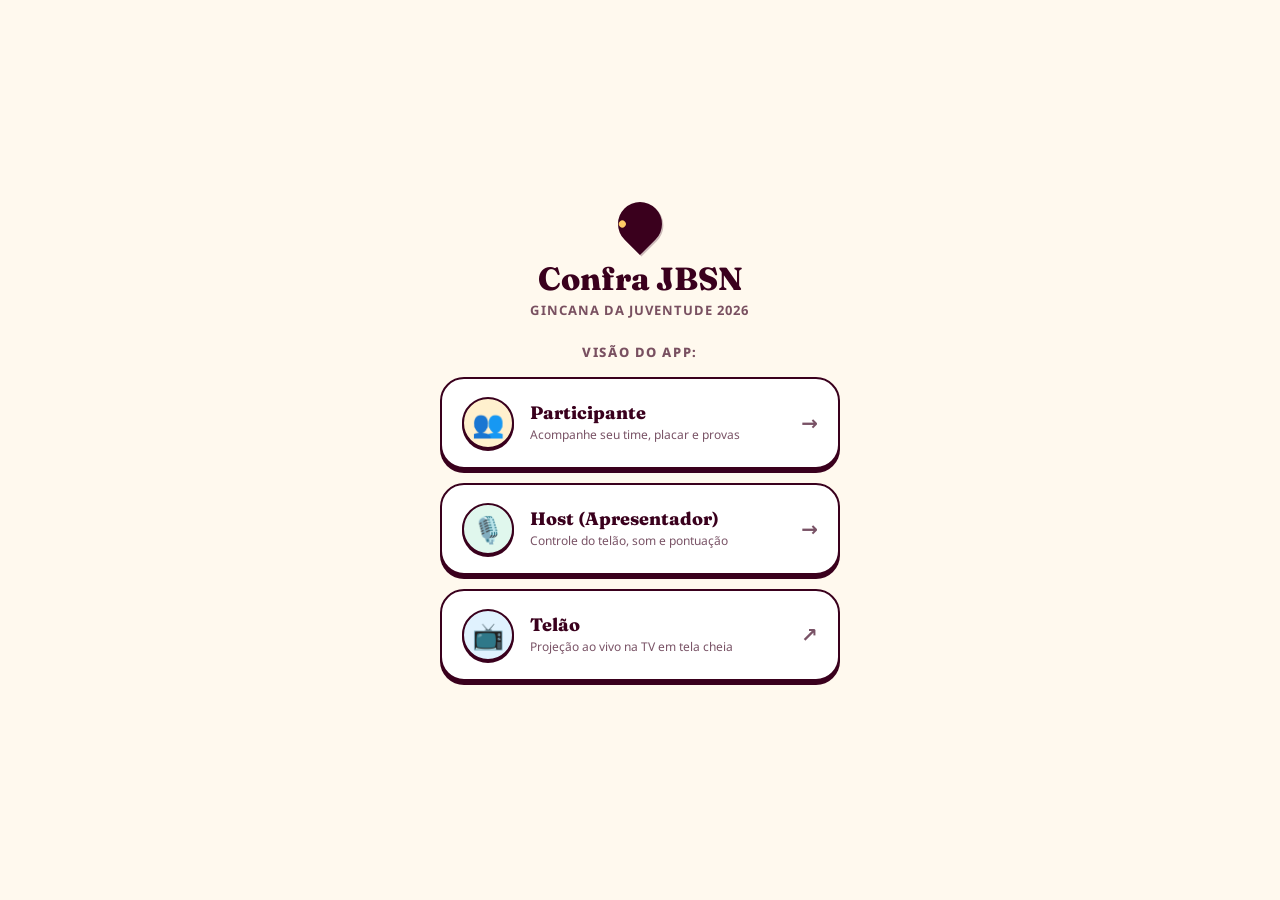
==== commit 7b5c6d9c: "feat: adicionar pagina de equipes para participantes, marcador minha equipe e ajustar transicao da p" ====
--- a/index.html
+++ b/index.html
@@ -19,6 +19,10 @@
 
   <!-- Design System Stylesheet -->
   <link rel="stylesheet" href="./styles.css">
+  <style>
+    *::-webkit-scrollbar { display: none !important; width: 0 !important; height: 0 !important; }
+    * { -ms-overflow-style: none !important; scrollbar-width: none !important; }
+  </style>
 </head>
 <body>
 
@@ -65,7 +69,7 @@
 
           <!-- Botão 3: Telão (Abre diretamente sem telas intermediárias) -->
           <div class="btn-gateway-role" onclick="openTelaoDirect()">
-            <div class="gateway-role-icon" style="background: var(--color-accent-coral-light);">
+            <div class="gateway-role-icon" style="background: #E0F2FE;">
               <span>📺</span>
             </div>
             <div class="gateway-role-info">
@@ -81,7 +85,7 @@
       <section class="gateway-pane no-scrollbar" id="pane-participant-select">
         <div class="gateway-box" style="height: 100%; display: flex; flex-direction: column;">
           <div style="display: flex; align-items: center; justify-content: space-between; margin-bottom: 16px;">
-            <button class="btn-tactile small secondary btn-back" onclick="gatewayGoTo(0)">
+            <button class="btn-tactile small secondary btn-back" onclick="gatewayGoTo(0)" style="width: auto !important; max-width: max-content !important; display: inline-flex !important; align-items: center; gap: 6px; padding: 6px 14px !important; font-size: 13px !important; font-weight: 800 !important;">
               <span>←</span> Voltar
             </button>
             <span class="micro-label" style="font-size: 11px;">Identificação</span>
@@ -112,7 +116,7 @@
       <section class="gateway-pane no-scrollbar" id="pane-host-auth">
         <div class="gateway-box">
           <div style="display: flex; align-items: center; justify-content: space-between; margin-bottom: 16px;">
-            <button class="btn-tactile small secondary btn-back" onclick="gatewayGoTo(0)">
+            <button class="btn-tactile small secondary btn-back" onclick="gatewayGoTo(0)" style="width: auto !important; max-width: max-content !important; display: inline-flex !important; align-items: center; gap: 6px; padding: 6px 14px !important; font-size: 13px !important; font-weight: 800 !important;">
               <span>←</span> Voltar
             </button>
             <span class="micro-label" style="font-size: 11px;">Acesso Restrito</span>
@@ -187,6 +191,9 @@
       </div>
       <div id="tab-btn-provas" class="segment-tab" onclick="switchMainTab('provas')">
         <span>📜 Provas</span>
+      </div>
+      <div id="tab-btn-equipes" class="segment-tab" onclick="switchMainTab('equipes')">
+        <span>👥 Equipes</span>
       </div>
       <div id="tab-btn-instants" class="segment-tab admin-only" style="display: none;" onclick="switchMainTab('instants')">
         <span>🎛️ Instants</span>
@@ -204,8 +211,8 @@
       <section class="scoreboard-hero">
         <div class="scoreboard-teams-row">
           <!-- Time A -->
-          <div class="team-score-card">
-            <div class="team-crest" style="background: var(--color-accent-yellow-light);">
+          <div class="team-score-card" style="background: linear-gradient(180deg, #FFFFFF 0%, #FFFDF5 100%); border: 2.5px solid var(--color-ink-primary);">
+            <div class="team-crest" style="background: #FECB66;">
               <span id="team-a-crest">☀️</span>
             </div>
             <div id="team-a-name" class="team-name">Time Sol</div>
@@ -219,11 +226,11 @@
           </div>
 
           <!-- Time B -->
-          <div class="team-score-card">
-            <div class="team-crest" style="background: var(--color-accent-coral-light);">
-              <span id="team-b-crest">🔥</span>
-            </div>
-            <div id="team-b-name" class="team-name">Time Nascente</div>
+          <div class="team-score-card" style="background: linear-gradient(180deg, #FFFFFF 0%, #F0F8FF 100%); border: 2.5px solid var(--color-ink-primary);">
+            <div class="team-crest" style="background: #8EC5FC;">
+              <span id="team-b-crest">🌊</span>
+            </div>
+            <div id="team-b-name" class="team-name">Time Mar</div>
             <div id="team-b-pts" class="team-pts-giant tabular">0</div>
             <span class="team-pts-label">Pontos</span>
           </div>
@@ -233,11 +240,11 @@
         <div class="clash-bar-wrapper">
           <div class="clash-bar-labels">
             <span id="label-pct-a" class="tabular">Time Sol: 50%</span>
-            <span id="label-pct-b" class="tabular">Time Nascente: 50%</span>
+            <span id="label-pct-b" class="tabular">Time Mar: 50%</span>
           </div>
           <div class="clash-bar-track">
             <div id="clash-fill-a" class="clash-bar-fill-a" style="width: 50%;"></div>
-            <div id="clash-fill-b" class="clash-bar-fill-b" style="width: 50%;"></div>
+            <div id="clash-fill-b" class="clash-bar-fill-b" style="width: 50%; background: #8EC5FC;"></div>
           </div>
         </div>
 
@@ -284,6 +291,18 @@
 
       <div id="provas-list-container">
         <!-- Renderizado dinamicamente -->
+      </div>
+    </section>
+
+    <!-- ====================================================
+         VIEW: EQUIPES (VISAO DO PARTICIPANTE - ROSTERS)
+         ==================================================== -->
+    <section id="view-equipes" class="tab-view-content" style="display: none;">
+      <div style="display: flex; align-items: center; justify-content: space-between; margin-bottom: 14px;">
+        <h2 class="font-display" style="font-size: 20px; font-weight: 800; color: var(--color-ink-primary);">Equipes da Gincana</h2>
+      </div>
+      <div id="equipes-cards-container">
+        <!-- Renderizado dinamicamente por renderEquipes() -->
       </div>
     </section>
 
@@ -510,6 +529,18 @@
       <span class="nav-label">Provas</span>
     </div>
 
+    <div id="nav-btn-equipes" class="nav-item" onclick="switchMainTab('equipes')">
+      <div class="nav-icon-wrapper">
+        <svg width="20" height="20" viewBox="0 0 24 24" fill="none" stroke="#3A001D" stroke-width="2.2" stroke-linecap="round" stroke-linejoin="round">
+          <path d="M17 21v-2a4 4 0 0 0-4-4H5a4 4 0 0 0-4 4v2"></path>
+          <circle cx="9" cy="7" r="4"></circle>
+          <path d="M23 21v-2a4 4 0 0 0-3-3.87"></path>
+          <path d="M16 3.13a4 4 0 0 1 0 7.75"></path>
+        </svg>
+      </div>
+      <span class="nav-label">Equipes</span>
+    </div>
+
     <div id="nav-btn-instants" class="nav-item admin-only" style="display: none;" onclick="switchMainTab('instants')">
       <div class="nav-icon-wrapper">
         <svg width="20" height="20" viewBox="0 0 24 24" fill="none" stroke="#3A001D" stroke-width="2.2" stroke-linecap="round" stroke-linejoin="round">
@@ -744,14 +775,15 @@
   <!-- ====================================================
        MODAL 6: EDITAR NOMES DAS EQUIPES (ADMIN)
        ==================================================== -->
-  <div id="modal-edit-teams" class="modal-backdrop" onclick="if(event.target === this) closeModals()">
+    <div id="modal-edit-teams" class="modal-backdrop" onclick="if(event.target === this) closeModals()">
     <div class="modal-sheet">
       <div class="modal-handle"></div>
       <div class="modal-header">
-        <h2 class="font-display" style="font-size: 20px; font-weight: 800;">✏️ Editar Equipes</h2>
+        <h2 class="font-display" style="font-size: 20px; font-weight: 800;">✏️ Personalizar Equipes</h2>
         <button class="modal-close-btn" onclick="closeModals()">✕</button>
       </div>
 
+      <!-- Equipe 1 -->
       <div style="background: var(--color-surface-tint); border: var(--border-thin); border-radius: 14px; padding: 12px; margin-bottom: 14px;">
         <span class="micro-label" style="color: #B45309;">Equipe 1</span>
         <div style="display: flex; gap: 8px; margin-top: 6px;">
@@ -764,18 +796,45 @@
             <input id="edit-team-a-name" class="form-input" type="text" placeholder="Ex: Time Sol">
           </div>
         </div>
-      </div>
-
+        <div style="margin-top: 10px;">
+          <label class="form-label" style="font-size: 11px; margin-bottom: 4px; display: block;">Cor da Equipe 1</label>
+          <div style="display: flex; align-items: center; gap: 8px;">
+            <input id="edit-team-a-color" type="color" value="#FECB66" style="width: 44px; height: 34px; border: 2px solid var(--color-ink-primary); border-radius: 8px; cursor: pointer; padding: 2px; background: #fff;">
+            <div style="display: flex; gap: 6px; align-items: center; flex-wrap: wrap;">
+              <span class="color-preset-dot" style="background: #FECB66;" title="Amarelo Mel" onclick="document.getElementById('edit-team-a-color').value='#FECB66'"></span>
+              <span class="color-preset-dot" style="background: #8EC5FC;" title="Azul Céu" onclick="document.getElementById('edit-team-a-color').value='#8EC5FC'"></span>
+              <span class="color-preset-dot" style="background: #FF6F89;" title="Coral Berry" onclick="document.getElementById('edit-team-a-color').value='#FF6F89'"></span>
+              <span class="color-preset-dot" style="background: #79D3A8;" title="Menta Fresca" onclick="document.getElementById('edit-team-a-color').value='#79D3A8'"></span>
+              <span class="color-preset-dot" style="background: #D8B4E2;" title="Lilás Suave" onclick="document.getElementById('edit-team-a-color').value='#D8B4E2'"></span>
+            </div>
+          </div>
+        </div>
+      </div>
+
+      <!-- Equipe 2 -->
       <div style="background: var(--color-surface-tint); border: var(--border-thin); border-radius: 14px; padding: 12px; margin-bottom: 16px;">
-        <span class="micro-label" style="color: var(--color-accent-coral-dark);">Equipe 2</span>
+        <span class="micro-label" style="color: #0284C7;">Equipe 2</span>
         <div style="display: flex; gap: 8px; margin-top: 6px;">
           <div style="width: 60px;">
             <label class="form-label" style="font-size: 11px;">Ícone</label>
-            <input id="edit-team-b-crest" class="form-input" style="text-align: center; font-size: 18px;" type="text" value="🔥" maxlength="4">
+            <input id="edit-team-b-crest" class="form-input" style="text-align: center; font-size: 18px;" type="text" value="🌊" maxlength="4">
           </div>
           <div style="flex: 1;">
             <label class="form-label" style="font-size: 11px;">Nome da Equipe</label>
-            <input id="edit-team-b-name" class="form-input" type="text" placeholder="Ex: Time Nascente">
+            <input id="edit-team-b-name" class="form-input" type="text" placeholder="Ex: Time Mar">
+          </div>
+        </div>
+        <div style="margin-top: 10px;">
+          <label class="form-label" style="font-size: 11px; margin-bottom: 4px; display: block;">Cor da Equipe 2</label>
+          <div style="display: flex; align-items: center; gap: 8px;">
+            <input id="edit-team-b-color" type="color" value="#8EC5FC" style="width: 44px; height: 34px; border: 2px solid var(--color-ink-primary); border-radius: 8px; cursor: pointer; padding: 2px; background: #fff;">
+            <div style="display: flex; gap: 6px; align-items: center; flex-wrap: wrap;">
+              <span class="color-preset-dot" style="background: #8EC5FC;" title="Azul Céu" onclick="document.getElementById('edit-team-b-color').value='#8EC5FC'"></span>
+              <span class="color-preset-dot" style="background: #FECB66;" title="Amarelo Mel" onclick="document.getElementById('edit-team-b-color').value='#FECB66'"></span>
+              <span class="color-preset-dot" style="background: #FF6F89;" title="Coral Berry" onclick="document.getElementById('edit-team-b-color').value='#FF6F89'"></span>
+              <span class="color-preset-dot" style="background: #79D3A8;" title="Menta Fresca" onclick="document.getElementById('edit-team-b-color').value='#79D3A8'"></span>
+              <span class="color-preset-dot" style="background: #D8B4E2;" title="Lilás Suave" onclick="document.getElementById('edit-team-b-color').value='#D8B4E2'"></span>
+            </div>
           </div>
         </div>
       </div>
@@ -835,6 +894,10 @@
       if (navEl) navEl.classList.add('active');
 
       state.activeTab = tabName;
+
+      if (tabName === 'equipes' && typeof renderEquipes === 'function') {
+        renderEquipes();
+      }
 
       // Renderiza os Instants se for a tela de instants
       if (tabName === 'instants') {
--- a/styles.css
+++ b/styles.css
@@ -348,7 +348,7 @@
 
 .clash-bar-fill-b {
   height: 100%;
-  background: var(--color-accent-coral);
+  background: #8EC5FC;
   transition: width 0.4s var(--ease-tactile);
 }
 
@@ -1002,14 +1002,14 @@
   user-select: none;
 }
 
-/* Base circular externa / bisel do botão arcade */
+/* Base circular externa / bisel do botão arcade (Fiel ao estilo MyInstants 3D) */
 .instant-button-outer {
-  width: 76px;
-  height: 76px;
+  width: 78px;
+  height: 78px;
   border-radius: 50%;
-  background: #F3EBDB;
-  border: 2.5px solid var(--color-ink-primary);
-  box-shadow: 0 5px 0 0 var(--color-ink-primary), inset 0 2px 4px rgba(255, 255, 255, 0.8);
+  background: #FFF9EE;
+  border: 3.5px solid #3A001D;
+  box-shadow: 0 5px 0 0 #3A001D, inset 0 2px 4px rgba(255, 255, 255, 0.9);
   display: flex;
   align-items: center;
   justify-content: center;
@@ -1024,10 +1024,10 @@
 
 /* Domo 3D brilhante interno com reflexo especular */
 .instant-dome {
-  width: 60px;
-  height: 60px;
+  width: 58px;
+  height: 58px;
   border-radius: 50%;
-  border: 2px solid rgba(0, 0, 0, 0.35);
+  border: 2.5px solid #3A001D;
   display: flex;
   align-items: center;
   justify-content: center;
@@ -1085,10 +1085,12 @@
   margin-top: 8px;
   font-size: 12px;
   font-weight: 700;
-  color: #1e3a8a;
-  line-height: 1.2;
+  color: #3A001D;
+  line-height: 1.25;
   text-decoration: underline;
-  text-decoration-color: #1e3a8a;
+  text-decoration-color: #3A001D;
+  font-weight: 800;
+  font-size: 13px;
   text-underline-offset: 3px;
   max-width: 95px;
   word-break: break-word;
@@ -1330,3 +1332,499 @@
   scrollbar-width: none !important;    /* Firefox */
 }
 
+
+
+/* =========================================================
+   HOST SCOREBOARD ARENA (ALINHAMENTO PERFEITO LADO A LADO)
+   ========================================================= */
+.host-scoreboard-arena {
+  display: grid;
+  grid-template-columns: 1fr 1fr;
+  gap: 12px;
+  position: relative;
+  padding: 14px 12px;
+  box-sizing: border-box;
+  width: 100%;
+}
+
+.host-vs-divider {
+  position: absolute;
+  top: 50%;
+  left: 50%;
+  transform: translate(-50%, -50%);
+  width: 32px;
+  height: 32px;
+  border-radius: 50%;
+  background: #FFF9EE;
+  border: 2.5px solid var(--color-ink-primary);
+  display: flex;
+  align-items: center;
+  justify-content: center;
+  font-family: 'Fraunces', serif;
+  font-size: 12px;
+  font-weight: 900;
+  color: var(--color-ink-primary);
+  box-shadow: 0 3px 0 0 var(--color-ink-primary);
+  z-index: 5;
+  pointer-events: none;
+}
+
+.host-team-box {
+  background: var(--color-surface-pure);
+  border: 2.5px solid var(--color-ink-primary);
+  border-radius: 20px;
+  padding: 12px 8px;
+  display: flex;
+  flex-direction: column;
+  align-items: center;
+  text-align: center;
+  box-shadow: 0 4px 0 0 var(--color-ink-primary);
+  position: relative;
+  min-width: 0;
+  box-sizing: border-box;
+}
+
+.host-team-box.team-a {
+  background: linear-gradient(180deg, #FFFFFF 0%, #FFFDF5 100%);
+}
+
+.host-team-box.team-b {
+  background: linear-gradient(180deg, #FFFFFF 0%, #F0F8FF 100%);
+}
+
+.host-team-crest {
+  width: 44px;
+  height: 44px;
+  border-radius: 50%;
+  border: 2px solid var(--color-ink-primary);
+  display: flex;
+  align-items: center;
+  justify-content: center;
+  font-size: 22px;
+  box-shadow: 0 2px 0 0 var(--color-ink-primary);
+  margin-bottom: 6px;
+  flex-shrink: 0;
+}
+
+.host-team-title {
+  font-family: 'Fraunces', serif;
+  font-size: 15px;
+  font-weight: 800;
+  color: var(--color-ink-primary);
+  line-height: 1.2;
+  white-space: nowrap;
+  overflow: hidden;
+  text-overflow: ellipsis;
+  max-width: 100%;
+}
+
+.host-score-number-wrap {
+  margin: 4px 0 8px 0;
+  display: flex;
+  flex-direction: column;
+  align-items: center;
+}
+
+.host-pts-giant {
+  font-family: 'Fraunces', serif;
+  font-size: 42px;
+  font-weight: 900;
+  line-height: 1;
+  color: var(--color-ink-primary);
+  letter-spacing: -0.03em;
+}
+
+/* GRID 2x2 DE PONTUAÇÃO RÁPIDA (+1, +5, +10, -1) */
+.host-quick-actions {
+  display: grid;
+  grid-template-columns: 1fr 1fr;
+  gap: 6px;
+  width: 100%;
+  box-sizing: border-box;
+}
+
+.btn-quick-score {
+  border: 2px solid var(--color-ink-primary);
+  border-radius: 9999px;
+  font-family: 'Noto Sans', sans-serif;
+  font-weight: 800;
+  font-size: 13px;
+  height: 36px;
+  display: flex;
+  align-items: center;
+  justify-content: center;
+  cursor: pointer;
+  box-shadow: 0 2px 0 0 var(--color-ink-primary);
+  transition: transform 0.1s var(--ease-tactile), box-shadow 0.1s;
+  user-select: none;
+  font-variant-numeric: tabular-nums;
+  padding: 0;
+  outline: none;
+}
+
+.btn-quick-score:active {
+  transform: translateY(2px);
+  box-shadow: none;
+}
+
+.host-team-box.team-a .btn-quick-score.add {
+  background: var(--color-accent-yellow-light);
+  color: var(--color-ink-primary);
+}
+.host-team-box.team-a .btn-quick-score.add:hover {
+  background: var(--color-accent-yellow);
+}
+
+.host-team-box.team-b .btn-quick-score.add {
+  background: #E0F2FE;
+  color: var(--color-ink-primary);
+}
+.host-team-box.team-b .btn-quick-score.add:hover {
+  background: #8EC5FC;
+  color: var(--color-ink-primary);
+}
+
+.btn-quick-score.minus {
+  background: #FFF1F2;
+  color: #DC2626;
+  border-color: var(--color-ink-primary);
+}
+.btn-quick-score.minus:hover {
+  background: #FEE2E2;
+}
+
+
+.color-preset-dot {
+  width: 26px;
+  height: 26px;
+  border-radius: 50%;
+  border: 2px solid var(--color-ink-primary);
+  display: inline-block;
+  cursor: pointer;
+  box-shadow: 0 2px 0 0 var(--color-ink-primary);
+  transition: transform 0.1s var(--ease-tactile);
+}
+.color-preset-dot:hover {
+  transform: scale(1.1);
+}
+.color-preset-dot:active {
+  transform: translateY(2px);
+  box-shadow: none;
+}
+
+
+    /* =========================================================
+       PLACAR E MINI-BOTÕES TÁTEIS DO HOST (DESIGN SYSTEM CONFRA)
+       ========================================================= */
+    .scoreboard-card {
+      background: #FFFFFF !important;
+      border: 2.5px solid var(--color-ink-primary) !important;
+      border-radius: 24px !important;
+      box-shadow: 0 8px 0 0 var(--color-ink-primary) !important;
+      margin-bottom: 18px !important;
+      overflow: hidden !important;
+    }
+
+    .scoreboard-header {
+      background: #FDF6E2 !important;
+      border-bottom: 2.5px solid var(--color-ink-primary) !important;
+      padding: 10px 14px !important;
+      display: flex !important;
+      align-items: center !important;
+      justify-content: space-between !important;
+    }
+
+    .scoreboard-header-title {
+      display: flex;
+      align-items: center;
+      gap: 8px;
+      font-family: 'Fraunces', serif;
+      font-size: 13px;
+      font-weight: 800;
+      letter-spacing: 0.08em;
+      text-transform: uppercase;
+      color: var(--color-ink-primary);
+    }
+
+    .btn-edit-teams {
+      width: auto !important;
+      max-width: max-content !important;
+      flex-shrink: 0 !important;
+      white-space: nowrap !important;
+      padding: 6px 14px !important;
+      font-size: 11px !important;
+      font-weight: 800 !important;
+      border-radius: 9999px !important;
+      border: 2px solid var(--color-ink-primary) !important;
+      background: #FFFFFF !important;
+      color: var(--color-ink-primary) !important;
+      box-shadow: 0 2px 0 0 var(--color-ink-primary) !important;
+      cursor: pointer !important;
+      transition: transform 0.1s ease, box-shadow 0.1s ease !important;
+    }
+    .btn-edit-teams:active {
+      transform: translateY(2px) !important;
+      box-shadow: none !important;
+    }
+
+    .host-scoreboard-arena {
+      display: grid !important;
+      grid-template-columns: 1fr 1fr !important;
+      gap: 12px !important;
+      position: relative !important;
+      padding: 14px 10px !important;
+      background: #FFF9EE !important;
+      box-sizing: border-box !important;
+      width: 100% !important;
+    }
+
+    .host-vs-divider {
+      position: absolute !important;
+      top: 50px !important;
+      left: 50% !important;
+      transform: translateX(-50%) !important;
+      width: 34px !important;
+      height: 34px !important;
+      border-radius: 50% !important;
+      background: #FFF9EE !important;
+      border: 2.5px solid var(--color-ink-primary) !important;
+      display: flex !important;
+      align-items: center !important;
+      justify-content: center !important;
+      font-family: 'Fraunces', serif !important;
+      font-size: 12px !important;
+      font-weight: 900 !important;
+      color: var(--color-ink-primary) !important;
+      box-shadow: 0 3px 0 0 var(--color-ink-primary) !important;
+      z-index: 10 !important;
+      pointer-events: none !important;
+    }
+
+    .host-team-box {
+      background: #FFFFFF !important;
+      border: 2.5px solid var(--color-ink-primary) !important;
+      border-radius: 20px !important;
+      padding: 14px 8px 12px 8px !important;
+      display: flex !important;
+      flex-direction: column !important;
+      align-items: center !important;
+      text-align: center !important;
+      box-shadow: 0 4px 0 0 var(--color-ink-primary) !important;
+      position: relative !important;
+      min-width: 0 !important;
+      box-sizing: border-box !important;
+    }
+
+    .host-team-box.team-a {
+      background: linear-gradient(180deg, #FFFFFF 0%, #FFFDF2 100%) !important;
+    }
+
+    .host-team-box.team-b {
+      background: linear-gradient(180deg, #FFFFFF 0%, #F0F8FF 100%) !important;
+    }
+
+    .host-team-crest {
+      width: 48px !important;
+      height: 48px !important;
+      border-radius: 50% !important;
+      border: 2.5px solid var(--color-ink-primary) !important;
+      display: flex !important;
+      align-items: center !important;
+      justify-content: center !important;
+      font-size: 24px !important;
+      box-shadow: 0 3px 0 0 var(--color-ink-primary) !important;
+      margin-bottom: 6px !important;
+      flex-shrink: 0 !important;
+    }
+
+    .host-team-title {
+      font-family: 'Fraunces', serif !important;
+      font-size: 16px !important;
+      font-weight: 900 !important;
+      color: var(--color-ink-primary) !important;
+      line-height: 1.15 !important;
+      white-space: nowrap !important;
+      overflow: hidden !important;
+      text-overflow: ellipsis !important;
+      max-width: 100% !important;
+      margin-bottom: 2px !important;
+    }
+
+    .host-score-number-wrap {
+      margin: 4px 0 8px 0 !important;
+      display: flex !important;
+      flex-direction: column !important;
+      align-items: center !important;
+    }
+
+    .host-pts-giant {
+      font-family: 'Fraunces', serif !important;
+      font-size: 50px !important;
+      font-weight: 900 !important;
+      line-height: 0.95 !important;
+      color: var(--color-ink-primary) !important;
+      letter-spacing: -0.04em !important;
+      font-variant-numeric: tabular-nums !important;
+    }
+
+    .host-pts-label {
+      font-size: 10px !important;
+      font-weight: 900 !important;
+      letter-spacing: 0.12em !important;
+      text-transform: uppercase !important;
+      color: rgba(58, 0, 29, 0.55) !important;
+      margin-top: 2px !important;
+    }
+
+    /* MINI BOTÕES DE PONTUAÇÃO RÁPIDA (GRID 2x2 TÁTIL) */
+    .host-quick-actions {
+      display: grid !important;
+      grid-template-columns: 1fr 1fr !important;
+      gap: 6px !important;
+      width: 100% !important;
+      box-sizing: border-box !important;
+    }
+
+    .btn-quick-score {
+      height: 38px !important;
+      border: 2px solid var(--color-ink-primary) !important;
+      border-radius: 9999px !important;
+      font-family: 'Noto Sans', sans-serif !important;
+      font-weight: 900 !important;
+      font-size: 14px !important;
+      letter-spacing: -0.02em !important;
+      display: flex !important;
+      align-items: center !important;
+      justify-content: center !important;
+      cursor: pointer !important;
+      box-shadow: 0 3px 0 0 var(--color-ink-primary) !important;
+      transition: transform 0.08s ease, box-shadow 0.08s ease !important;
+      user-select: none !important;
+      font-variant-numeric: tabular-nums !important;
+      padding: 0 !important;
+      outline: none !important;
+      -webkit-tap-highlight-color: transparent !important;
+    }
+
+    .btn-quick-score:active {
+      transform: translateY(3px) !important;
+      box-shadow: 0 0 0 0 var(--color-ink-primary) !important;
+    }
+
+    /* Cores Sol */
+    .host-team-box.team-a .btn-quick-score.btn-pt-1 {
+      background: #FFFFFF !important;
+      color: var(--color-ink-primary) !important;
+    }
+    .host-team-box.team-a .btn-quick-score.btn-pt-5,
+    .host-team-box.team-a .btn-quick-score.btn-pt-10 {
+      background: var(--color-accent-yellow) !important;
+      color: var(--color-ink-primary) !important;
+    }
+
+    /* Cores Mar */
+    .host-team-box.team-b .btn-quick-score.btn-pt-1 {
+      background: #FFFFFF !important;
+      color: var(--color-ink-primary) !important;
+    }
+    .host-team-box.team-b .btn-quick-score.btn-pt-5,
+    .host-team-box.team-b .btn-quick-score.btn-pt-10 {
+      background: #8EC5FC !important;
+      color: var(--color-ink-primary) !important;
+    }
+
+    /* Botão Penalidade (-1) */
+    .btn-quick-score.btn-pt-minus {
+      background: #FEE2E2 !important;
+      color: #DC2626 !important;
+      border-color: var(--color-ink-primary) !important;
+    }
+    .btn-quick-score.btn-pt-minus:active {
+      background: #FECACA !important;
+    }
+
+    /* Barra de Disputa / Gauge */
+    .scoreboard-clash-wrap {
+      padding: 0 14px 14px 14px !important;
+      background: #FFF9EE !important;
+      border-top: 2px dashed rgba(58, 0, 29, 0.2) !important;
+      margin-top: 2px !important;
+      padding-top: 10px !important;
+    }
+
+    .scoreboard-clash-labels {
+      display: flex !important;
+      justify-content: space-between !important;
+      font-size: 11px !important;
+      font-weight: 900 !important;
+      text-transform: uppercase !important;
+      letter-spacing: 0.05em !important;
+      color: var(--color-ink-primary) !important;
+      margin-bottom: 6px !important;
+    }
+
+    .scoreboard-clash-track {
+      height: 20px !important;
+      background: #F3EBDB !important;
+      border: 2.5px solid var(--color-ink-primary) !important;
+      border-radius: 9999px !important;
+      overflow: hidden !important;
+      display: flex !important;
+      box-shadow: inset 0 2px 4px rgba(58, 0, 29, 0.1) !important;
+    }
+
+    .btn-detailed-score {
+      width: 100% !important;
+      font-size: 14px !important;
+      font-weight: 900 !important;
+      padding: 13px !important;
+      border-radius: 9999px !important;
+      background: var(--color-accent-yellow) !important;
+      border: 2.5px solid var(--color-ink-primary) !important;
+      color: var(--color-ink-primary) !important;
+      box-shadow: 0 4px 0 0 var(--color-ink-primary) !important;
+      cursor: pointer !important;
+      display: flex !important;
+      align-items: center !important;
+      justify-content: center !important;
+      gap: 8px !important;
+      transition: transform 0.08s ease, box-shadow 0.08s ease !important;
+    }
+    .btn-detailed-score:active {
+      transform: translateY(3px) !important;
+      box-shadow: 0 1px 0 0 var(--color-ink-primary) !important;
+    }
+
+
+    .filter-pills-row {
+      display: flex !important;
+      gap: 8px !important;
+      overflow-x: auto !important;
+      padding-bottom: 4px !important;
+      margin-bottom: 14px !important;
+    }
+    .filter-pill {
+      padding: 7px 16px !important;
+      border-radius: 9999px !important;
+      border: 2px solid var(--color-ink-primary) !important;
+      background: #FFFFFF !important;
+      color: var(--color-ink-primary) !important;
+      font-family: 'Noto Sans', sans-serif !important;
+      font-size: 12px !important;
+      font-weight: 800 !important;
+      cursor: pointer !important;
+      box-shadow: 0 2px 0 0 var(--color-ink-primary) !important;
+      transition: transform 0.1s var(--ease-tactile), box-shadow 0.1s !important;
+      white-space: nowrap !important;
+      outline: none !important;
+      flex-shrink: 0 !important;
+    }
+    .filter-pill:active {
+      transform: translateY(2px) !important;
+      box-shadow: none !important;
+    }
+    .filter-pill.active {
+      background: var(--color-accent-yellow) !important;
+      color: var(--color-ink-primary) !important;
+      box-shadow: 0 1px 0 0 var(--color-ink-primary) !important;
+    }
